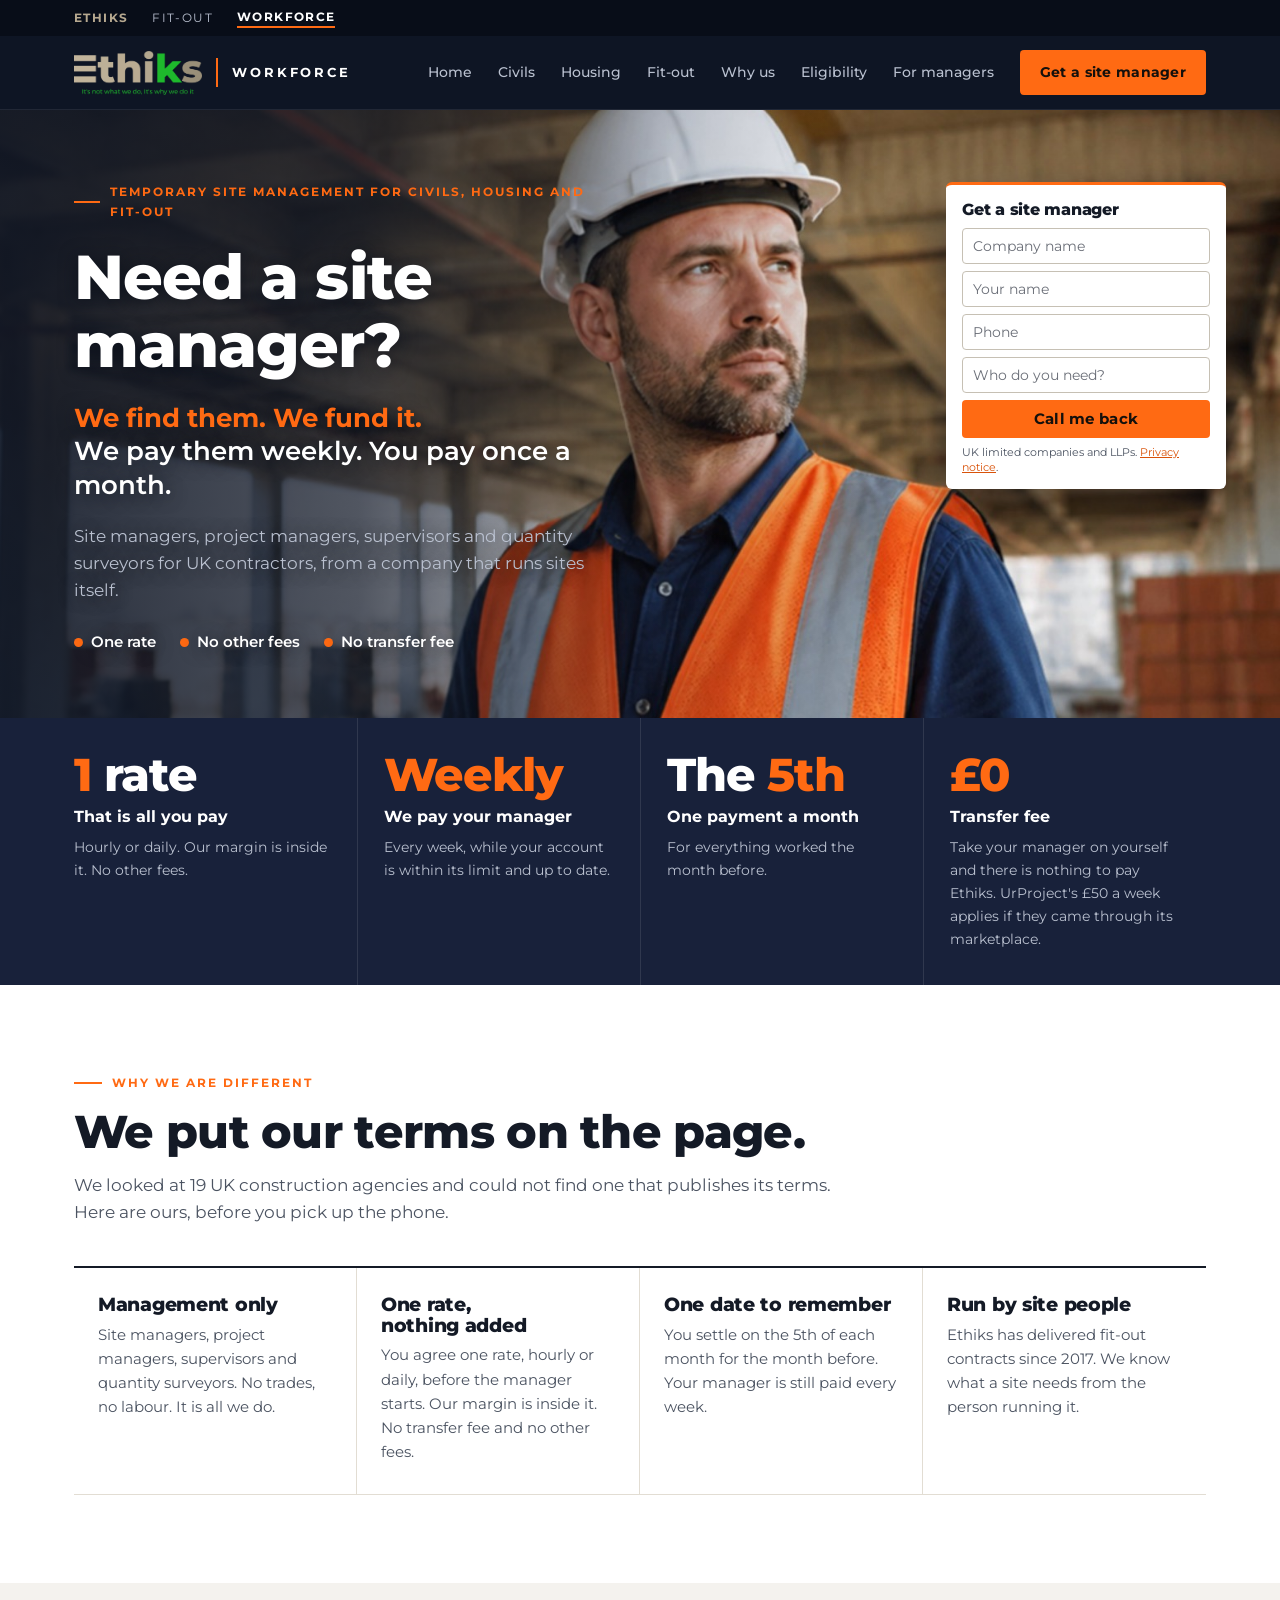
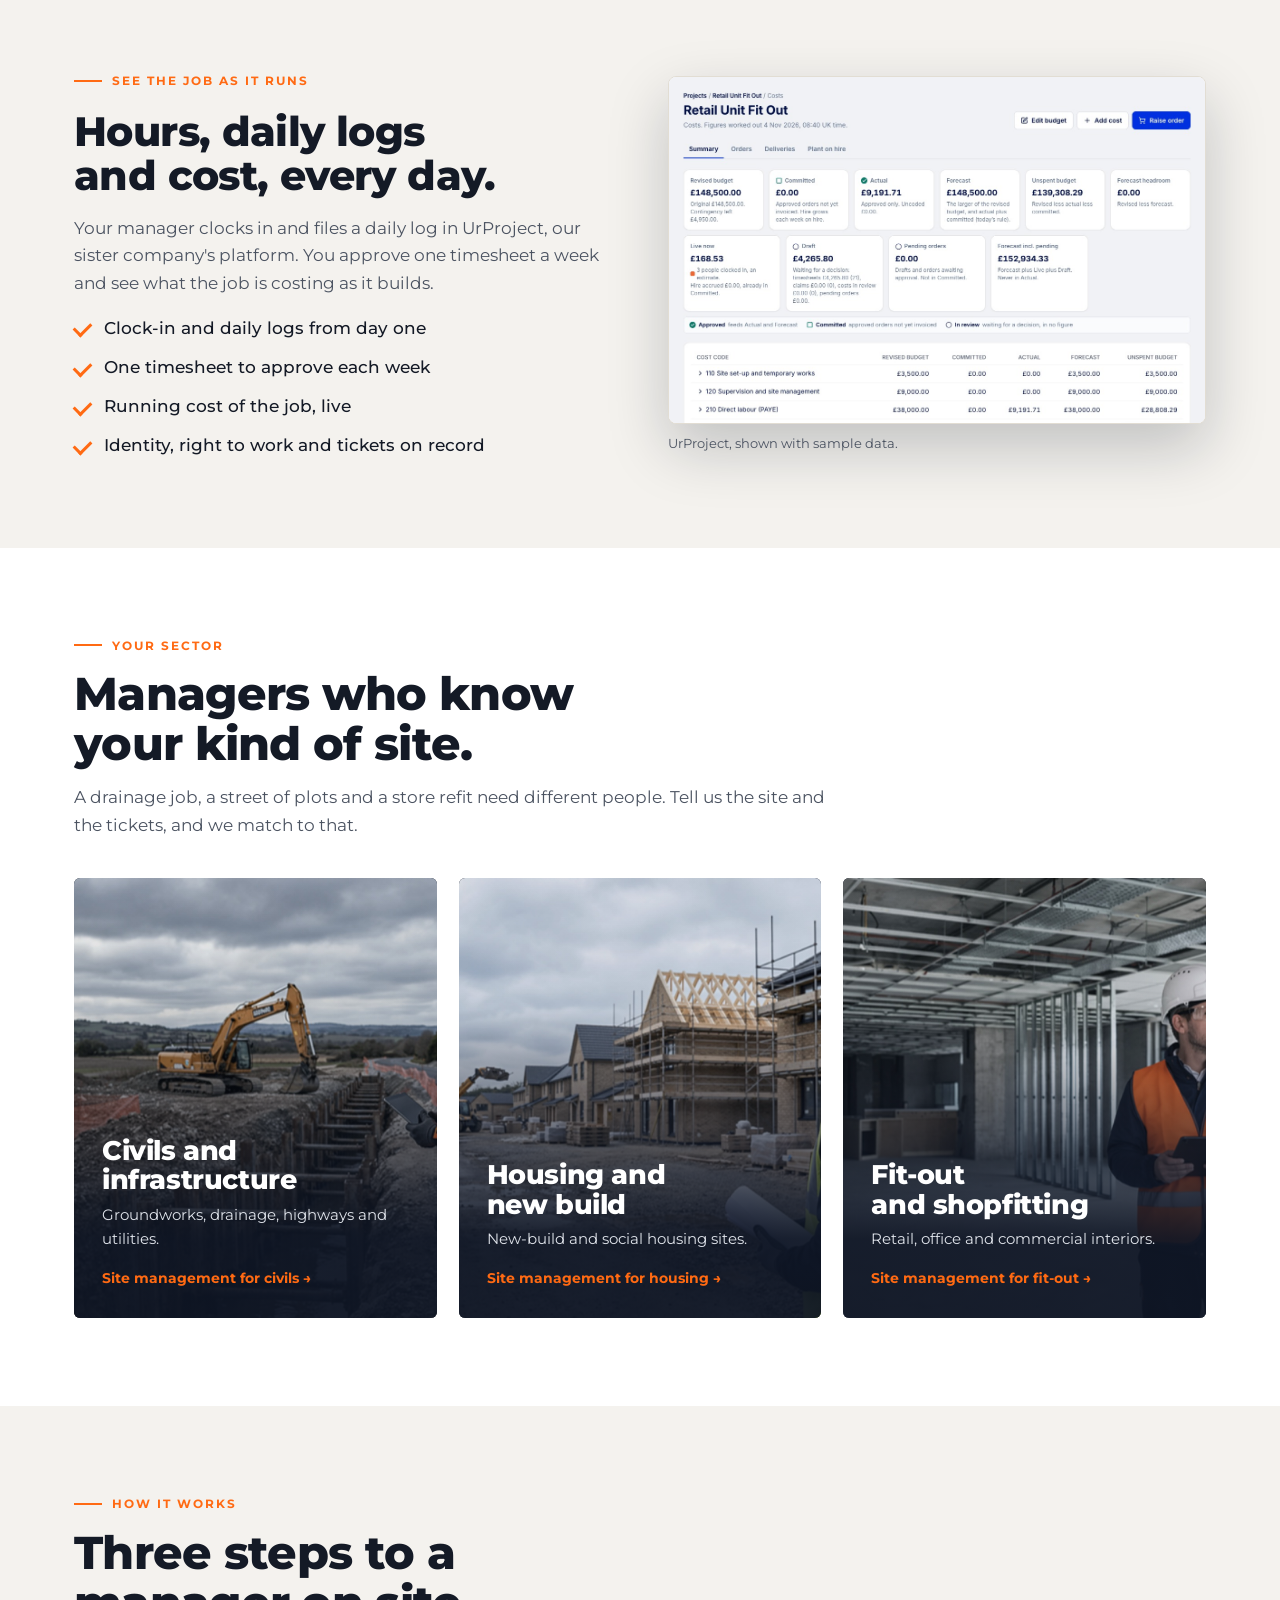
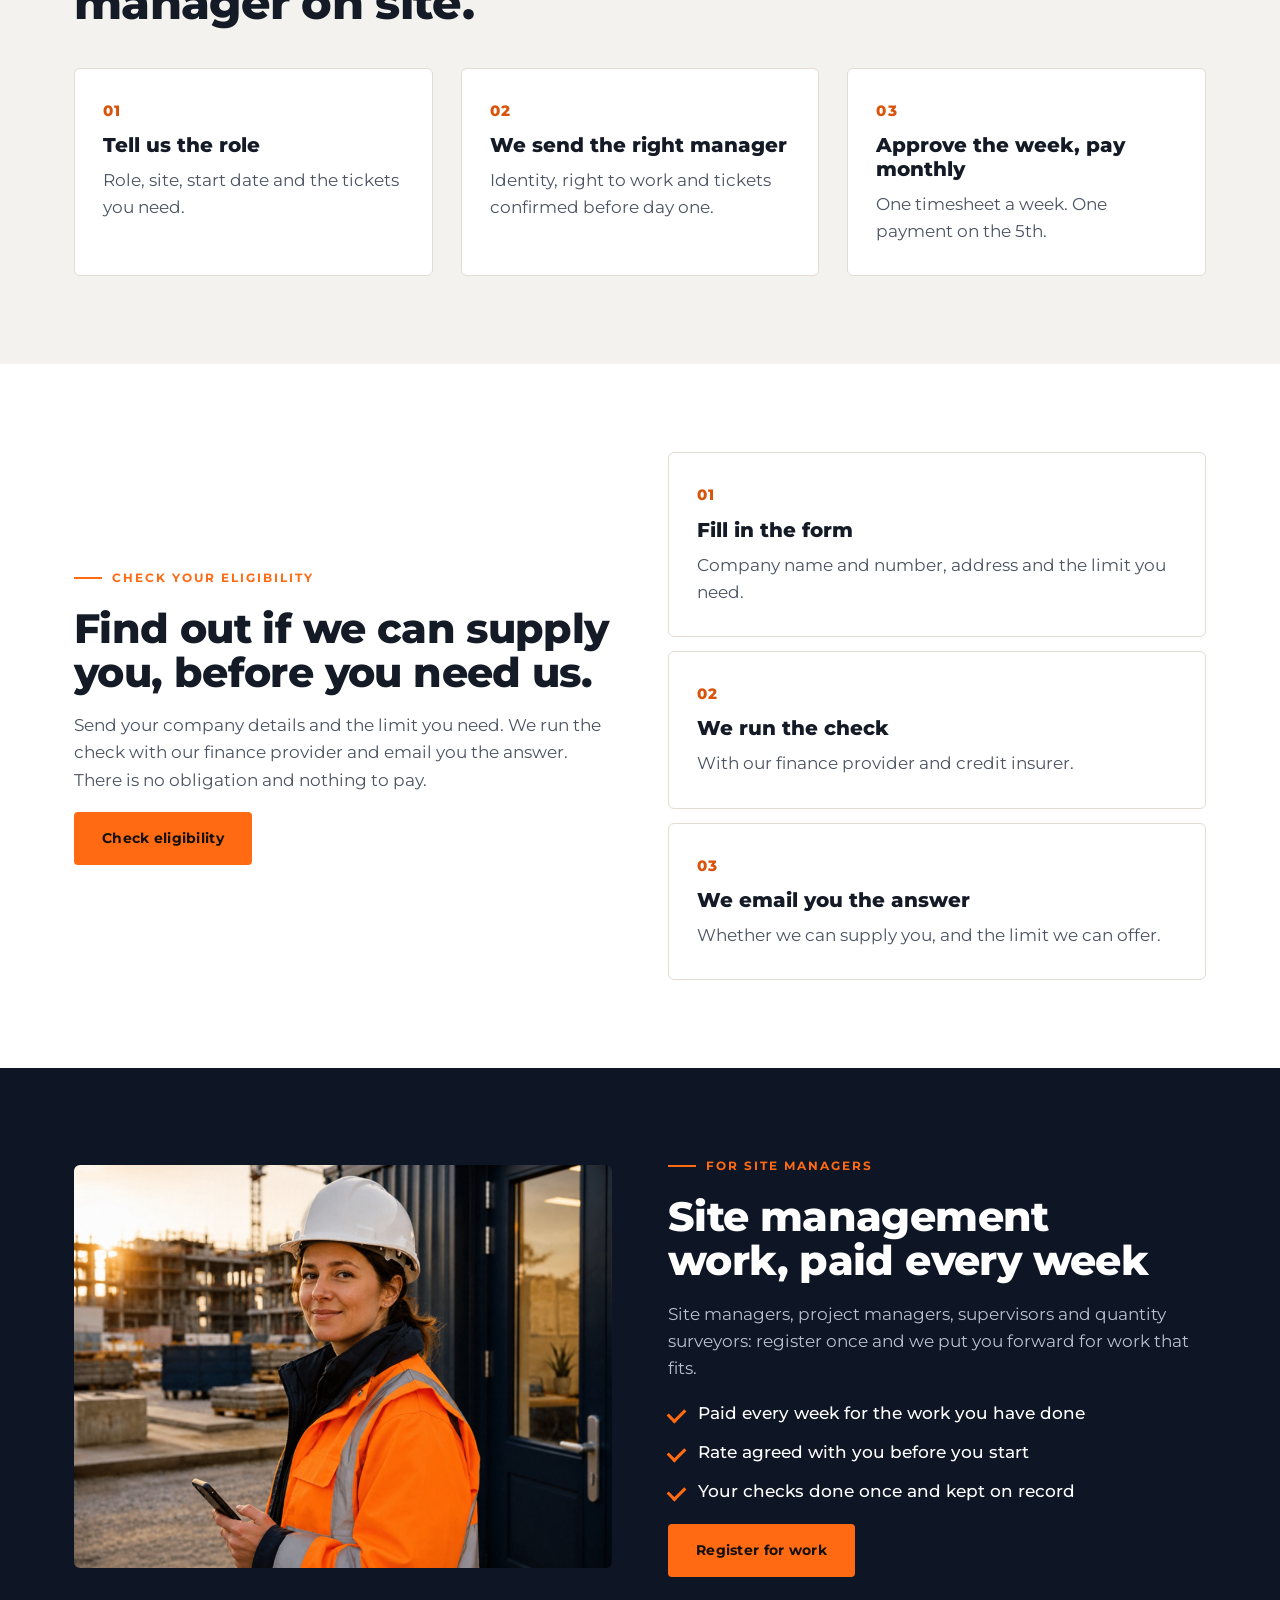
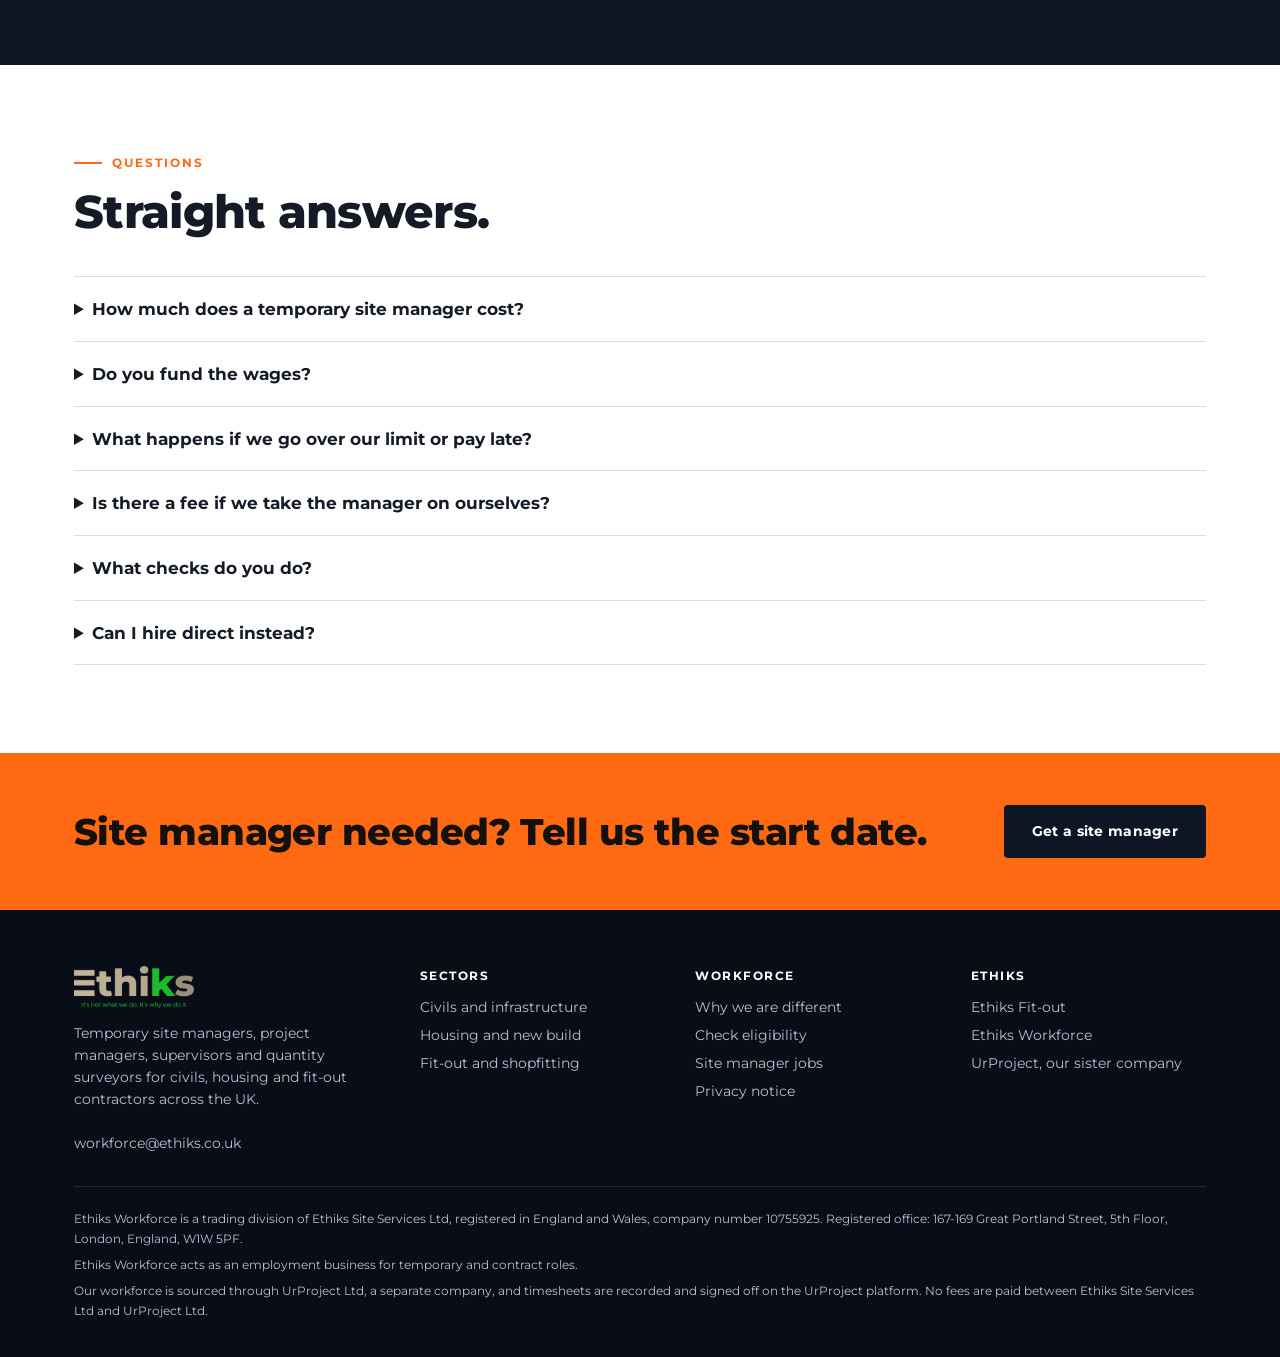
==== index.html @ 80caf10e "Eligibility check in the menu and on the home page Co-Authored-By: Claude Fable 5.2 <noreply@anthrop" ====
<!doctype html>
<html lang="en-GB">
<head>
<meta charset="utf-8">
<meta name="viewport" content="width=device-width, initial-scale=1">
<title>Site Manager Recruitment Agency | Ethiks Workforce</title>
<meta name="description" content="Temporary site managers, project managers, supervisors and quantity surveyors for UK contractors. We pay them weekly. You pay once a month.">
<link rel="canonical" href="https://www.ethiksworkforce.co.uk/">
<meta property="og:type" content="website">
<meta property="og:site_name" content="Ethiks Workforce">
<meta property="og:title" content="Site Manager Recruitment Agency | Ethiks Workforce">
<meta property="og:description" content="Temporary site managers, project managers, supervisors and quantity surveyors for UK contractors. We pay them weekly. You pay once a month.">
<meta property="og:url" content="https://www.ethiksworkforce.co.uk/">
<link rel="preconnect" href="https://fonts.googleapis.com">
<link rel="preconnect" href="https://fonts.gstatic.com" crossorigin>
<link rel="stylesheet" href="https://fonts.googleapis.com/css2?family=Montserrat:wght@400;500;600;700;800&display=swap">
<link rel="stylesheet" href="/styles.css?v=30">
<link rel="icon" href="/assets/ethiks-logo.png">
<script type="application/ld+json">{"@context": "https://schema.org", "@type": "EmploymentAgency", "name": "Ethiks Workforce", "url": "https://www.ethiksworkforce.co.uk/", "email": "workforce@ethiks.co.uk", "description": "Temporary site managers, project managers, site supervisors and quantity surveyors for civils, housing and fit-out contractors across the UK.", "areaServed": "GB", "parentOrganization": {"@type": "Organization", "name": "Ethiks Site Services Ltd", "url": "https://www.ethiks.co.uk"}, "address": {"@type": "PostalAddress", "streetAddress": "167-169 Great Portland Street, 5th Floor", "addressLocality": "London", "postalCode": "W1W 5PF", "addressCountry": "GB"}}</script>
<script type="application/ld+json">{"@context": "https://schema.org", "@type": "FAQPage", "mainEntity": [{"@type": "Question", "name": "How much does a temporary site manager cost?", "acceptedAnswer": {"@type": "Answer", "text": "You pay one rate, hourly or daily, agreed before the manager starts. It covers their pay, tax, National Insurance, holiday pay and our service. There are no other fees."}}, {"@type": "Question", "name": "Do you fund the wages?", "acceptedAnswer": {"@type": "Answer", "text": "Yes. We pay your site manager every week. You settle on the 5th of each month for the month before, so the weekly wages do not come out of your cash flow. This runs while your account is within its agreed limit and paid up to date."}}, {"@type": "Question", "name": "What happens if we go over our limit or pay late?", "acceptedAnswer": {"@type": "Answer", "text": "We pause the supply until your account is back within its limit and up to date. We tell you before that happens. Your manager is still paid for the work they have already done."}}, {"@type": "Question", "name": "Is there a fee if we take the manager on ourselves?", "acceptedAnswer": {"@type": "Answer", "text": "No. Ethiks charges no transfer fee. If the manager was your own person and we were funding their pay, there is nothing to pay anyone. If they came through the UrProject marketplace, UrProject's standard charge of \u00a350 a week applies for as long as they work for you, with no margin on their hours. UrProject is our sister company and has its own monthly plan."}}, {"@type": "Question", "name": "What checks do you do?", "acceptedAnswer": {"@type": "Answer", "text": "Identity, right to work in the UK, and the tickets you ask for, such as SMSTS, CSCS and first aid, before the manager starts."}}, {"@type": "Question", "name": "Can I hire direct instead?", "acceptedAnswer": {"@type": "Answer", "text": "Yes. Our sister company UrProject lets you hire and manage site people direct. Ethiks Workforce is for when you want the manager found, paid and invoiced for you."}}]}</script>
</head>
<body>
<a class="skip" href="#main">Skip to content</a>
<div class="group"><div class="in">
  <span class="lead">Ethiks</span>
  <a href="https://www.ethiks.co.uk" target="_blank" rel="noopener">Fit-out</a>
  <a class="here" href="/" aria-current="true">Workforce</a>
</div></div>
<header class="head"><div class="in">
  <a class="brand" href="/" aria-label="Ethiks Workforce home"><img src="/assets/ethiks-logo.png" alt="Ethiks" width="128" height="44"><span>Workforce</span></a>
  <button class="menu" type="button" aria-label="Menu" aria-expanded="false" aria-controls="nav"><span></span></button>
  <nav class="nav" id="nav" aria-label="Main"><a href="/">Home</a><a href="/civils.html">Civils</a><a href="/housing.html">Housing</a><a href="/fit-out.html">Fit-out</a><a href="/#different">Why us</a><a href="/eligibility.html">Eligibility</a><a href="/site-manager-jobs.html">For managers</a><a class="btn" href="#request">Get a site manager</a></nav>
</div></header>
<section class="hero home">
  <img class="bg" src="/assets/img/site-manager.jpg" alt="" width="1800" height="1391" fetchpriority="high">
  <div class="in">
    <div class="pitch">
      <span class="eyebrow">Temporary site management for civils, housing and fit-out</span>
      <h1>Need a site manager?</h1>
      <p class="line"><b>We find them. We fund it.</b><br>We pay them weekly. You pay once a month.</p>
      <p class="sub">Site managers, project managers, supervisors and quantity surveyors for UK contractors, from a company that runs sites itself.</p>
      <ul class="ticks"><li>One rate</li><li>No other fees</li><li>No transfer fee</li></ul>
    </div>
    <form class="card mini tiny" id="request" data-form="client" novalidate>
      <h2>Get a site manager</h2>
      
      <input id="c-company" name="company" aria-label="Company name" placeholder="Company name" autocomplete="organization" required>
      <input id="c-name" name="name" aria-label="Your name" placeholder="Your name" autocomplete="name" required>
      <input id="c-phone" name="phone" type="tel" aria-label="Phone" placeholder="Phone" autocomplete="tel" required>
      <input id="c-role" name="role" aria-label="Who do you need" placeholder="Who do you need?">
      <div class="go"><button class="btn" type="submit">Call me back</button></div>
      <p class="small">UK limited companies and LLPs. <a href="/privacy.html">Privacy notice</a>.</p>
      <p class="msg" role="status" hidden></p>
    </form>
  </div>
</section>
<main id="main">
<section class="terms" aria-label="Our terms"><div class="in">
  <div class="t"><span class="big"><em>1</em> rate</span><b>That is all you pay</b><span>Hourly or daily. Our margin is inside it. No other fees.</span></div>
  <div class="t"><span class="big"><em>Weekly</em></span><b>We pay your manager</b><span>Every week, while your account is within its limit and up to date.</span></div>
  <div class="t"><span class="big">The <em>5th</em></span><b>One payment a month</b><span>For everything worked the month before.</span></div>
  <div class="t"><span class="big"><em>£0</em></span><b>Transfer fee</b><span>Take your manager on yourself and there is nothing to pay Ethiks. UrProject's £50 a week applies if they came through its marketplace.</span></div>
</div></section>

<section class="sec" id="different"><div class="in">
  <div class="shead">
    <span class="eyebrow">Why we are different</span>
    <h2>We put our terms on the page.</h2>
    <p>We looked at 19 UK construction agencies and could not find one that publishes its terms. Here are ours, before you pick up the phone.</p>
  </div>
  <div class="roles">
    <div class="role"><h3>Management only</h3><p>Site managers, project managers, supervisors and quantity surveyors. No trades, no labour. It is all we do.</p></div>
    <div class="role"><h3>One rate, nothing added</h3><p>You agree one rate, hourly or daily, before the manager starts. Our margin is inside it. No transfer fee and no other fees.</p></div>
    <div class="role"><h3>One date to remember</h3><p>You settle on the 5th of each month for the month before. Your manager is still paid every week.</p></div>
    <div class="role"><h3>Run by site people</h3><p>Ethiks has delivered fit-out contracts since 2017. We know what a site needs from the person running it.</p></div>
  </div>
</div></section>

<section class="sec wash"><div class="in split">
  <div class="copy">
    <span class="eyebrow">See the job as it runs</span>
    <h2>Hours, daily logs and cost, every day.</h2>
    <p>Your manager clocks in and files a daily log in UrProject, our sister company's platform. You approve one timesheet a week and see what the job is costing as it builds.</p>
    <ul class="points"><li>Clock-in and daily logs from day one</li><li>One timesheet to approve each week</li><li>Running cost of the job, live</li><li>Identity, right to work and tickets on record</li></ul>
  </div>
  <div><div class="shot"><img src="/assets/img/project-costs.jpg" alt="UrProject project costs screen showing budget, committed and actual cost" width="1184" height="765" loading="lazy"></div><p class="cap">UrProject, shown with sample data.</p></div>
</div></section>

<section class="sec"><div class="in">
  <div class="shead">
    <span class="eyebrow">Your sector</span>
    <h2>Managers who know your kind of site.</h2>
    <p>A drainage job, a street of plots and a store refit need different people. Tell us the site and the tickets, and we match to that.</p>
  </div>
  <div class="sectors">
    <a class="sector" href="/civils.html"><img src="/assets/img/civils.jpg" alt="Site manager in full orange PPE beside a drainage trench and excavator" width="2400" height="1350" loading="lazy"><h3>Civils and infrastructure</h3><p>Groundworks, drainage, highways and utilities.</p><span class="go">Site management for civils →</span></a>
    <a class="sector" href="/housing.html"><img src="/assets/img/housing.jpg" alt="Site manager in hi-vis on a street of new-build houses under scaffold" width="2400" height="1350" loading="lazy"><h3>Housing and new build</h3><p>New-build and social housing sites.</p><span class="go">Site management for housing →</span></a>
    <a class="sector" href="/fit-out.html"><img src="/assets/img/fit-out.jpg" alt="Site manager in hi-vis inside a retail fit-out in progress" width="2400" height="1350" loading="lazy"><h3>Fit-out and shopfitting</h3><p>Retail, office and commercial interiors.</p><span class="go">Site management for fit-out →</span></a>
  </div>
</div></section>

<section class="sec wash" id="how"><div class="in">
  <div class="shead"><span class="eyebrow">How it works</span><h2>Three steps to a manager on site.</h2></div>
  <ol class="steps">
    <li><b>Tell us the role</b><span>Role, site, start date and the tickets you need.</span></li>
    <li><b>We send the right manager</b><span>Identity, right to work and tickets confirmed before day one.</span></li>
    <li><b>Approve the week, pay monthly</b><span>One timesheet a week. One payment on the 5th.</span></li>
  </ol>
</div></section>

<section class="sec"><div class="in split">
  <div class="copy">
    <span class="eyebrow">Check your eligibility</span>
    <h2>Find out if we can supply you, before you need us.</h2>
    <p>Send your company details and the limit you need. We run the check with our finance provider and email you the answer. There is no obligation and nothing to pay.</p>
    <div><a class="btn" href="/eligibility.html">Check eligibility</a></div>
  </div>
  <ol class="steps" style="grid-template-columns:minmax(0,1fr);gap:14px">
    <li><b>Fill in the form</b><span>Company name and number, address and the limit you need.</span></li>
    <li><b>We run the check</b><span>With our finance provider and credit insurer.</span></li>
    <li><b>We email you the answer</b><span>Whether we can supply you, and the limit we can offer.</span></li>
  </ol>
</div></section>

<section class="sec band"><div class="in split">
  <div class="photo"><img src="/assets/img/manager-portrait.jpg" alt="Site manager in hard hat and hi-vis jacket at a site cabin" width="1800" height="1391" loading="lazy"></div>
  <div class="copy">
    <span class="eyebrow">For site managers</span>
    <h2>Site management work, paid every week</h2>
    <p>Site managers, project managers, supervisors and quantity surveyors: register once and we put you forward for work that fits.</p>
    <ul class="points"><li>Paid every week for the work you have done</li><li>Rate agreed with you before you start</li><li>Your checks done once and kept on record</li></ul>
    <div><a class="btn" href="/site-manager-jobs.html">Register for work</a></div>
  </div>
</div></section>

<section class="sec"><div class="in">
  <div class="shead"><span class="eyebrow">Questions</span><h2>Straight answers.</h2></div>
  <div><details><summary>How much does a temporary site manager cost?</summary><p>You pay one rate, hourly or daily, agreed before the manager starts. It covers their pay, tax, National Insurance, holiday pay and our service. There are no other fees.</p></details><details><summary>Do you fund the wages?</summary><p>Yes. We pay your site manager every week. You settle on the 5th of each month for the month before, so the weekly wages do not come out of your cash flow. This runs while your account is within its agreed limit and paid up to date.</p></details><details><summary>What happens if we go over our limit or pay late?</summary><p>We pause the supply until your account is back within its limit and up to date. We tell you before that happens. Your manager is still paid for the work they have already done.</p></details><details><summary>Is there a fee if we take the manager on ourselves?</summary><p>No. Ethiks charges no transfer fee. If the manager was your own person and we were funding their pay, there is nothing to pay anyone. If they came through the UrProject marketplace, UrProject's standard charge of £50 a week applies for as long as they work for you, with no margin on their hours. UrProject is our sister company and has its own monthly plan.</p></details><details><summary>What checks do you do?</summary><p>Identity, right to work in the UK, and the tickets you ask for, such as SMSTS, CSCS and first aid, before the manager starts.</p></details><details><summary>Can I hire direct instead?</summary><p>Yes. Our sister company UrProject lets you hire and manage site people direct. Ethiks Workforce is for when you want the manager found, paid and invoiced for you.</p></details></div>
</div></section>

<section class="cta"><div class="in">
  <h2>Site manager needed? Tell us the start date.</h2>
  <a class="btn dark" href="#request">Get a site manager</a>
</div></section>
</main>
<footer>
  <div class="in">
    <div><img src="/assets/ethiks-logo.png" alt="Ethiks" width="120" height="42">Temporary site managers, project managers, supervisors and quantity surveyors for civils, housing and fit-out contractors across the UK.<br><br>workforce@ethiks.co.uk</div>
    <div><b>Sectors</b><ul><li><a href="/civils.html">Civils and infrastructure</a></li><li><a href="/housing.html">Housing and new build</a></li><li><a href="/fit-out.html">Fit-out and shopfitting</a></li></ul></div>
    <div><b>Workforce</b><ul><li><a href="/#different">Why we are different</a></li><li><a href="/eligibility.html">Check eligibility</a></li><li><a href="/site-manager-jobs.html">Site manager jobs</a></li><li><a href="/privacy.html">Privacy notice</a></li></ul></div>
    <div><b>Ethiks</b><ul><li><a href="https://www.ethiks.co.uk">Ethiks Fit-out</a></li><li><a href="/">Ethiks Workforce</a></li><li><a href="https://www.urproject.co.uk">UrProject, our sister company</a></li></ul></div>
    <div class="legal">
      <span>Ethiks Workforce is a trading division of Ethiks Site Services Ltd, registered in England and Wales, company number 10755925. Registered office: 167-169 Great Portland Street, 5th Floor, London, England, W1W 5PF.</span>
      <span>Ethiks Workforce acts as an employment business for temporary and contract roles.</span>
      <span>Our workforce is sourced through UrProject Ltd, a separate company, and timesheets are recorded and signed off on the UrProject platform. No fees are paid between Ethiks Site Services Ltd and UrProject Ltd.</span>
    </div>
  </div>
</footer>
<script src="/main.js?v=30" defer></script>
</body>
</html>
---- styles.css ----
/* Ethiks Workforce. Ethiks wordmark and stone kept; Workforce has its own hi-vis orange accent and deep navy. */
:root {
  --navy: #0e1524; --navy-2: #18213a; --navy-3: #25304f;
  --orange: #ff6a13; --orange-dark: #d9530a; --stone: #b7a990; --stone-dark: #6f634e; --green: #1eb82c;
  --ink: #141a26; --text: #4b5361; --paper: #ffffff; --wash: #f4f2ee; --rule: #e2ddd3;
  --on-navy: #f6f7f9; --on-navy-2: #b9c0cf;
  --font: "Montserrat", Arial, Helvetica, sans-serif;
  --wrap: 1180px;
}
* { box-sizing: border-box; }
html { scroll-behavior: smooth; }
@media (prefers-reduced-motion: reduce) { html { scroll-behavior: auto; } * { transition: none !important; } }
body { margin: 0; background: var(--paper); color: var(--text); font-family: var(--font); font-size: 17px; line-height: 1.6; }
img { max-width: 100%; height: auto; display: block; }
.in { max-width: var(--wrap); margin: 0 auto; padding: 0 24px; }
h1, h2, h3 { margin: 0; line-height: 1.08; text-wrap: balance; color: var(--ink); letter-spacing: -0.015em; }
p { margin: 0; }
a { color: var(--orange-dark); }
:focus-visible { outline: 3px solid var(--orange); outline-offset: 3px; }
.skip { position: absolute; left: -9999px; }
.skip:focus { left: 12px; top: 12px; background: #fff; color: #000; padding: 10px 14px; z-index: 50; }

/* brand strip: one Ethiks, two arms */
.group { background: #080d18; color: var(--on-navy-2); font-size: 0.72rem; letter-spacing: 0.12em; text-transform: uppercase; }
.group .in { display: flex; flex-wrap: wrap; gap: 4px 24px; align-items: center; padding-top: 8px; padding-bottom: 8px; }
.group a { color: var(--on-navy-2); text-decoration: none; }
.group a:hover { color: #fff; }
.group .lead { color: var(--stone); font-weight: 700; }
.group .here { color: #fff; font-weight: 700; box-shadow: inset 0 -2px 0 var(--orange); padding-bottom: 2px; }

/* header */
.head { background: var(--navy); position: sticky; top: 0; z-index: 30; border-bottom: 1px solid rgba(255,255,255,0.08); }
.head .in { display: flex; flex-wrap: wrap; align-items: center; justify-content: space-between; gap: 10px 28px; padding-top: 14px; padding-bottom: 14px; }
.brand { display: flex; align-items: center; gap: 14px; text-decoration: none; }
.brand img { width: 128px; }
.brand span { color: #fff; font-weight: 700; font-size: 0.82rem; letter-spacing: 0.22em; text-transform: uppercase; border-left: 2px solid var(--orange); padding: 4px 0 4px 14px; }
.nav { display: flex; flex-wrap: wrap; align-items: center; gap: 6px 26px; font-size: 0.86rem; font-weight: 500; }
.nav a { color: var(--on-navy-2); text-decoration: none; padding: 6px 0; border-bottom: 2px solid transparent; }
.nav a:hover { color: #fff; }
.nav a[aria-current="page"] { color: #fff; border-bottom-color: var(--orange); }
.nav .btn { color: #14100c; padding: 11px 20px; border-bottom: 0; }

.btn { display: inline-block; background: var(--orange); color: #14100c; font-weight: 700; font-size: 0.9rem; letter-spacing: 0.02em; text-decoration: none; padding: 15px 28px; border: 0; border-radius: 4px; cursor: pointer; font-family: var(--font); transition: background 0.15s ease, transform 0.15s ease; }
.btn:hover { background: #ff8236; transform: translateY(-1px); }
.btn.line { background: transparent; color: #fff; box-shadow: inset 0 0 0 2px rgba(255,255,255,0.55); }
.btn.line:hover { background: rgba(255,255,255,0.1); }
.btn.dark { background: var(--navy); color: #fff; }
.btn.dark:hover { background: var(--navy-3); }

/* hero */
.hero { position: relative; background: var(--navy); color: var(--on-navy); isolation: isolate; overflow: hidden; }
.hero > img.bg { position: absolute; inset: 0; width: 100%; height: 100%; object-fit: cover; object-position: 70% center; z-index: -2; }
.hero::before { content: ""; position: absolute; inset: 0; z-index: -1; background: linear-gradient(90deg, rgba(14,21,36,0.90) 0%, rgba(14,21,36,0.72) 28%, rgba(14,21,36,0.18) 52%, rgba(14,21,36,0) 70%); }
.hero .in { display: grid; grid-template-columns: minmax(0, 1fr) 296px; gap: 40px; align-items: end; padding-top: 72px; padding-bottom: 64px; }
.hero .pitch { align-self: center; }
.hero .pitch { max-width: 540px; }
.hero .pitch h1 { font-size: clamp(2.4rem, 5vw, 3.9rem); }
.eyebrow { display: inline-flex; align-items: center; gap: 10px; font-size: 0.78rem; font-weight: 700; letter-spacing: 0.16em; text-transform: uppercase; color: var(--orange); }
.eyebrow::before { content: ""; width: 28px; height: 2px; background: var(--orange); }
.pitch { display: flex; flex-direction: column; gap: 22px; min-width: 0; }
.pitch h1 { font-size: clamp(2.6rem, 6.2vw, 4.6rem); font-weight: 800; color: #fff; }
.pitch h1, .pitch .line, .pitch .sub, .ticks { text-shadow: 0 2px 18px rgba(8,13,24,0.75); }
.hero > img.bg { object-position: center 30%; }
.pitch .line { font-size: clamp(1.2rem, 2.3vw, 1.6rem); font-weight: 600; color: #fff; line-height: 1.3; }
.pitch .line b { color: var(--orange); font-weight: 700; }
.pitch .sub { color: var(--on-navy-2); max-width: 50ch; }
.ticks { list-style: none; margin: 4px 0 0; padding: 0; display: flex; flex-wrap: wrap; gap: 10px 24px; font-size: 0.92rem; font-weight: 600; color: #fff; }
.ticks li { display: flex; align-items: center; gap: 8px; }
.ticks li::before { content: ""; width: 9px; height: 9px; background: var(--orange); border-radius: 50%; }

/* forms */
form.card { display: grid; grid-template-columns: repeat(auto-fit, minmax(160px, 1fr)); gap: 14px 14px; background: #fff; padding: 28px; min-width: 0; color: var(--ink); border-radius: 6px; box-shadow: 0 24px 60px rgba(4,8,18,0.45); border-top: 4px solid var(--orange); }
form.card.flat { box-shadow: none; border: 1px solid var(--rule); border-top: 4px solid var(--orange); }
form.card h2 { grid-column: 1 / -1; font-size: 1.35rem; font-weight: 800; }
form.card .lede { grid-column: 1 / -1; font-size: 0.9rem; color: var(--text); margin-top: -6px; }
label { display: flex; flex-direction: column; gap: 6px; font-size: 0.8rem; font-weight: 700; color: var(--ink); min-width: 0; }
input, select, textarea { font-family: var(--font); font-size: 1rem; padding: 12px 13px; border: 1.5px solid #c6c0b4; background: #fff; color: var(--ink); width: 100%; border-radius: 4px; }
input:focus, select:focus, textarea:focus { border-color: var(--orange); }
textarea { min-height: 88px; resize: vertical; }
.full { grid-column: 1 / -1; }
form.card .btn { width: 100%; font-size: 1rem; }
fieldset { border: 0; margin: 0; padding: 0; min-width: 0; }
legend { font-size: 0.8rem; font-weight: 700; color: var(--ink); padding: 0; margin-bottom: 8px; }
.chips { display: flex; flex-wrap: wrap; gap: 8px; }
.chips label { flex-direction: row; align-items: center; gap: 0; font-weight: 600; font-size: 0.86rem; cursor: pointer; }
.chips input { position: absolute; opacity: 0; width: 1px; height: 1px; }
.chips span { border: 1.5px solid #c6c0b4; border-radius: 40px; padding: 8px 14px; }
.chips input:checked + span { background: var(--navy); border-color: var(--navy); color: #fff; }
.chips input:focus-visible + span { outline: 3px solid var(--orange); outline-offset: 2px; }
.small { font-size: 0.78rem; color: var(--text); }
.msg { border-left: 3px solid var(--green); padding: 10px 14px; background: var(--wash); color: var(--ink); font-size: 0.9rem; }
.msg.err { border-left-color: #b3261e; }

/* the terms: the thing no one else prints */
.terms { background: var(--navy-2); color: var(--on-navy); }
.terms .in { display: grid; grid-template-columns: repeat(4, minmax(0, 1fr)); }
.terms .t { padding: 34px 26px; border-left: 1px solid rgba(255,255,255,0.1); display: flex; flex-direction: column; gap: 6px; }
.terms .t:first-child { border-left: 0; padding-left: 0; }
.terms .big { font-size: clamp(2rem, 3.6vw, 2.9rem); font-weight: 800; color: #fff; line-height: 1; letter-spacing: -0.02em; }
.terms .big em { font-style: normal; color: var(--orange); }
.terms b { color: #fff; font-size: 1rem; }
.terms span { font-size: 0.9rem; color: var(--on-navy-2); }

.sec { padding: 88px 0; }
.sec.tight { padding: 64px 0; }
.wash { background: var(--wash); }
.shead { display: flex; flex-direction: column; gap: 14px; max-width: 760px; margin-bottom: 40px; }
.shead h2 { font-size: clamp(1.9rem, 3.6vw, 2.9rem); font-weight: 800; }
.shead p { font-size: 1.08rem; }

/* sectors */
.sectors { display: grid; grid-template-columns: repeat(3, minmax(0, 1fr)); gap: 22px; }
.sector { position: relative; display: flex; flex-direction: column; justify-content: flex-end; min-height: 440px; padding: 28px; color: #fff; text-decoration: none; overflow: hidden; border-radius: 6px; isolation: isolate; background: var(--navy); }
.sector img { position: absolute; inset: 0; width: 100%; height: 100%; object-fit: cover; z-index: -2; transition: transform 0.5s ease; }
.sector::before { content: ""; position: absolute; inset: 0; z-index: -1; background: linear-gradient(180deg, rgba(14,21,36,0.05) 30%, rgba(14,21,36,0.94) 82%); }
.sector:hover img { transform: scale(1.05); }
.sector h3 { color: #fff; font-size: 1.7rem; font-weight: 800; }
.sector p { color: #dfe3ea; font-size: 0.95rem; margin-top: 8px; }
.sector .go { margin-top: 16px; font-weight: 700; font-size: 0.9rem; color: var(--orange); }

/* split */
.split { display: grid; grid-template-columns: minmax(0, 1fr) minmax(0, 1fr); gap: 56px; align-items: center; }
.split.rev > :first-child { order: 2; }
.split .copy { display: flex; flex-direction: column; gap: 18px; min-width: 0; }
.split h2 { font-size: clamp(1.8rem, 3.2vw, 2.6rem); font-weight: 800; }
.photo { border-radius: 6px; overflow: hidden; }
.photo img { width: 100%; aspect-ratio: 4 / 3; object-fit: cover; }
.shot { border-radius: 8px; overflow: hidden; box-shadow: 0 24px 60px rgba(14,21,36,0.22); border: 1px solid var(--rule); background: #fff; }
.cap { font-size: 0.8rem; color: var(--text); margin-top: 10px; }
ul.points { list-style: none; margin: 0; padding: 0; display: flex; flex-direction: column; gap: 12px; }
ul.points li { position: relative; padding-left: 30px; color: var(--ink); font-weight: 500; }
ul.points li::before { content: ""; position: absolute; left: 0; top: 0.45em; width: 14px; height: 8px; border-left: 3px solid var(--orange); border-bottom: 3px solid var(--orange); transform: rotate(-45deg); }

/* roles */
.roles { display: grid; grid-template-columns: repeat(4, minmax(0, 1fr)); gap: 0; border-top: 2px solid var(--ink); }
.role { padding: 26px 24px 30px; border-right: 1px solid var(--rule); border-bottom: 1px solid var(--rule); display: flex; flex-direction: column; gap: 8px; }
.role:last-child { border-right: 0; }
.role h3 { font-size: 1.2rem; font-weight: 800; }
.role p { font-size: 0.94rem; }

/* steps */
.steps { counter-reset: s; list-style: none; margin: 0; padding: 0; display: grid; grid-template-columns: repeat(3, minmax(0, 1fr)); gap: 28px; }
.steps li { counter-increment: s; background: #fff; border-radius: 6px; padding: 30px 28px; display: flex; flex-direction: column; gap: 10px; border: 1px solid var(--rule); }
.steps li::before { content: "0" counter(s); font-size: 0.95rem; font-weight: 800; color: var(--orange-dark); letter-spacing: 0.08em; }
.steps b { color: var(--ink); font-size: 1.25rem; font-weight: 800; line-height: 1.2; }

/* band for managers */
.band { background: var(--navy); color: var(--on-navy-2); }
.band h2 { color: #fff; }
.band .copy p { color: var(--on-navy-2); }
.band ul.points li { color: #fff; }

details { border-top: 1px solid var(--rule); padding: 18px 0; }
details:last-of-type { border-bottom: 1px solid var(--rule); }
summary { cursor: pointer; font-weight: 700; color: var(--ink); font-size: 1.08rem; }
details p { padding-top: 10px; max-width: 72ch; }

.cta { background: var(--orange); color: #14100c; }
.cta .in { display: flex; flex-wrap: wrap; align-items: center; justify-content: space-between; gap: 20px 40px; padding-top: 52px; padding-bottom: 52px; }
.cta h2 { color: #14100c; font-size: clamp(1.6rem, 3vw, 2.3rem); font-weight: 800; }

.pagehead { background: var(--navy); color: var(--on-navy-2); }
.pagehead .in { padding-top: 60px; padding-bottom: 64px; display: flex; flex-direction: column; gap: 16px; }
.pagehead h1 { font-size: clamp(2.1rem, 5vw, 3.4rem); font-weight: 800; color: #fff; }
.pagehead p { max-width: 62ch; font-size: 1.08rem; }
.two { display: grid; grid-template-columns: minmax(0, 1fr) minmax(0, 1fr); gap: 56px; align-items: start; }
.two > div { display: flex; flex-direction: column; gap: 16px; min-width: 0; }
.two h2 { font-size: 1.5rem; font-weight: 800; margin-top: 8px; }
.prose { max-width: 74ch; display: flex; flex-direction: column; gap: 14px; }
.prose h2 { font-size: 1.3rem; font-weight: 800; margin-top: 16px; }

footer { background: #080d18; color: var(--on-navy-2); font-size: 0.86rem; padding: 56px 0 36px; }
footer .in { display: grid; grid-template-columns: 1.3fr 1fr 1fr 1fr; gap: 32px 40px; }
footer b { color: #fff; display: block; margin-bottom: 10px; font-size: 0.78rem; letter-spacing: 0.12em; text-transform: uppercase; }
footer a { color: var(--on-navy-2); text-decoration: none; }
footer a:hover { color: #fff; }
footer ul { list-style: none; margin: 0; padding: 0; display: flex; flex-direction: column; gap: 6px; }
footer img { width: 120px; margin-bottom: 14px; }
footer .legal { grid-column: 1 / -1; border-top: 1px solid rgba(255,255,255,0.1); padding-top: 22px; display: flex; flex-direction: column; gap: 6px; font-size: 0.78rem; }

@media (max-width: 940px) {
  .hero .in, .split, .two { grid-template-columns: minmax(0, 1fr); gap: 36px; }
  .split.rev > :first-child { order: 0; }
  .sectors, .steps { grid-template-columns: minmax(0, 1fr); }
  .sector { min-height: 320px; }
  .terms .in { grid-template-columns: repeat(2, minmax(0, 1fr)); }
  .terms .t { padding: 24px 18px; }
  .terms .t:nth-child(odd) { border-left: 0; padding-left: 0; }
  .terms .t:nth-child(n+3) { border-top: 1px solid rgba(255,255,255,0.1); }
  .roles { grid-template-columns: repeat(2, minmax(0, 1fr)); }
  .role:nth-child(even) { border-right: 0; }
  footer .in { grid-template-columns: repeat(2, minmax(0, 1fr)); }
  .sec { padding: 60px 0; }
  .hero .in { padding-top: 48px; padding-bottom: 56px; }
  .hero > img.bg { position: relative; inset: auto; height: 240px; z-index: 0; object-position: 75% center; }
  .hero::before { display: none; }
}
@media (max-width: 560px) {
  body { font-size: 16px; }
  .in { padding: 0 18px; }
  .nav a:not(.btn) { display: none; }
  .roles { grid-template-columns: minmax(0, 1fr); }
  .role { border-right: 0; }
  form.card { padding: 22px; }
  footer .in { grid-template-columns: minmax(0, 1fr); }
}

/* request form as one row under the headline, so the photo stays in view */
form.card.bar { grid-template-columns: repeat(4, minmax(0, 1fr)) auto; align-items: end; padding: 22px 26px 20px; gap: 12px 14px; }
form.card.bar h2 { grid-column: auto / span 2; align-self: center; font-size: 1.25rem; }
form.card.bar .lede { grid-column: auto / span 3; align-self: center; margin: 0; text-align: right; }
form.card.bar .go .btn { width: auto; white-space: nowrap; padding: 14px 24px; }
form.card.bar .small { margin-top: -2px; }
@media (max-width: 940px) {
  form.card.bar { grid-template-columns: repeat(2, minmax(0, 1fr)); }
  form.card.bar h2, form.card.bar .lede, form.card.bar .go { grid-column: 1 / -1; text-align: left; }
  form.card.bar .go .btn { width: 100%; }
}
@media (max-width: 560px) { form.card.bar { grid-template-columns: minmax(0, 1fr); } }

/* compact request card, bottom right of the hero, so the photo above and beside it stays in view */
form.card.mini { grid-template-columns: minmax(0, 1fr); padding: 20px 20px 18px; gap: 9px; }
form.card.mini input { padding: 9px 11px; }
form.card.mini h2 { font-size: 1.15rem; }
form.card.mini .lede { font-size: 0.84rem; margin-top: -4px; }
form.card.mini input { padding: 10px 11px; font-size: 0.95rem; }
form.card.mini label, form.card.mini legend { font-size: 0.76rem; }
form.card.mini .chips span { padding: 6px 11px; font-size: 0.8rem; }
form.card.mini .go { grid-column: 1 / -1; }
form.card.mini .go .btn { width: 100%; padding: 13px 20px; }
@media (max-width: 940px) { .hero .in { grid-template-columns: minmax(0, 1fr); } }

/* sector pages: the manager stands on the left, the words sit beside them, the card stays clear on the right */
.hero.sector > img.bg { transform: scaleX(-1); object-position: center 35%; }
.hero.sector::before { background: linear-gradient(90deg, rgba(14,21,36,0.10) 0%, rgba(14,21,36,0.10) 20%, rgba(14,21,36,0.86) 36%, rgba(14,21,36,0.86) 66%, rgba(14,21,36,0.40) 100%); }
.hero.sector .pitch { margin-left: 31%; }
@media (max-width: 1100px) { .hero.sector .pitch { margin-left: 26%; } }
@media (max-width: 940px) { .hero.sector .pitch { margin-left: 0; } }
.hero.sector .pitch h1 { font-size: clamp(2rem, 3.3vw, 2.9rem); overflow-wrap: normal; }
.hero.sector .pitch { gap: 16px; }
.hero.sector .pitch .line { font-size: clamp(1.05rem, 1.7vw, 1.3rem); }
.hero.sector .in { align-items: center; padding-top: 56px; padding-bottom: 56px; }

/* half-height request card on the home and managers pages: placeholders in place of labels */
.hero:not(.sector) .in { grid-template-columns: minmax(0, 1fr) 280px; }
form.card.tiny { padding: 16px 16px 14px; gap: 7px; border-top-width: 3px; align-self: start; }
form.card.tiny h2 { font-size: 1.02rem; margin-bottom: 2px; }
form.card.tiny input { padding: 8px 10px; font-size: 0.9rem; }
form.card.tiny input::placeholder { color: #6b6f78; opacity: 1; }
form.card.tiny .go .btn { padding: 10px 16px; font-size: 0.92rem; }
form.card.tiny .small { font-size: 0.7rem; line-height: 1.35; }
@media (max-width: 940px) { .hero:not(.sector) .in { grid-template-columns: minmax(0, 1fr); } }
/* Home hero: form sits low and out to the right, below the chin */
@media (min-width: 941px) {
  .hero.home > img.bg { inset: 0 auto 0 -16%; width: 116%; max-width: none; object-position: center 24%; }
  .hero.home form.card.tiny { align-self: start; transform: translateX(clamp(0px, calc((100vw - 1240px) / 2), 40px)); }
}

/* ---------- phone menu: a button top right opens the page links ---------- */
.menu { display: none; }
@media (max-width: 760px) {
  .head .in { flex-wrap: wrap; }
  .head.has-menu .menu { display: inline-flex; margin-left: auto; width: 46px; height: 46px; align-items: center; justify-content: center; background: transparent; border: 1.5px solid rgba(255,255,255,0.45); border-radius: 4px; cursor: pointer; }
  .menu span, .menu span::before, .menu span::after { display: block; width: 20px; height: 2px; background: #fff; position: relative; transition: transform 0.2s ease, background 0.2s ease; }
  .menu span::before, .menu span::after { content: ""; position: absolute; left: 0; }
  .menu span::before { top: -6px; } .menu span::after { top: 6px; }
  .menu[aria-expanded="true"] span { background: transparent; }
  .menu[aria-expanded="true"] span::before { transform: translateY(6px) rotate(45deg); }
  .menu[aria-expanded="true"] span::after { transform: translateY(-6px) rotate(-45deg); }
  .head.has-menu .nav { display: none; width: 100%; flex-direction: column; flex-wrap: nowrap; align-items: stretch; gap: 0; padding: 4px 0 12px; overflow: visible; }
  .head.has-menu .nav.open { display: flex; }
  .head.has-menu .nav a:not(.btn) { display: block; white-space: normal; font-size: 1.02rem; padding: 14px 0; border-bottom: 1px solid rgba(255,255,255,0.12); }
  .head.has-menu .nav a[aria-current="page"] { border-bottom-color: rgba(255,255,255,0.12); color: #fff; font-weight: 700; }
  .head.has-menu .nav .btn { display: block; margin-top: 14px; text-align: center; }
}
@media (max-width: 560px) {
  .head .in { gap: 8px 12px; }
  .brand { gap: 10px; }
  .brand img { width: 104px; }
  .brand span { font-size: 0.72rem; letter-spacing: 0.16em; padding-left: 10px; }
}
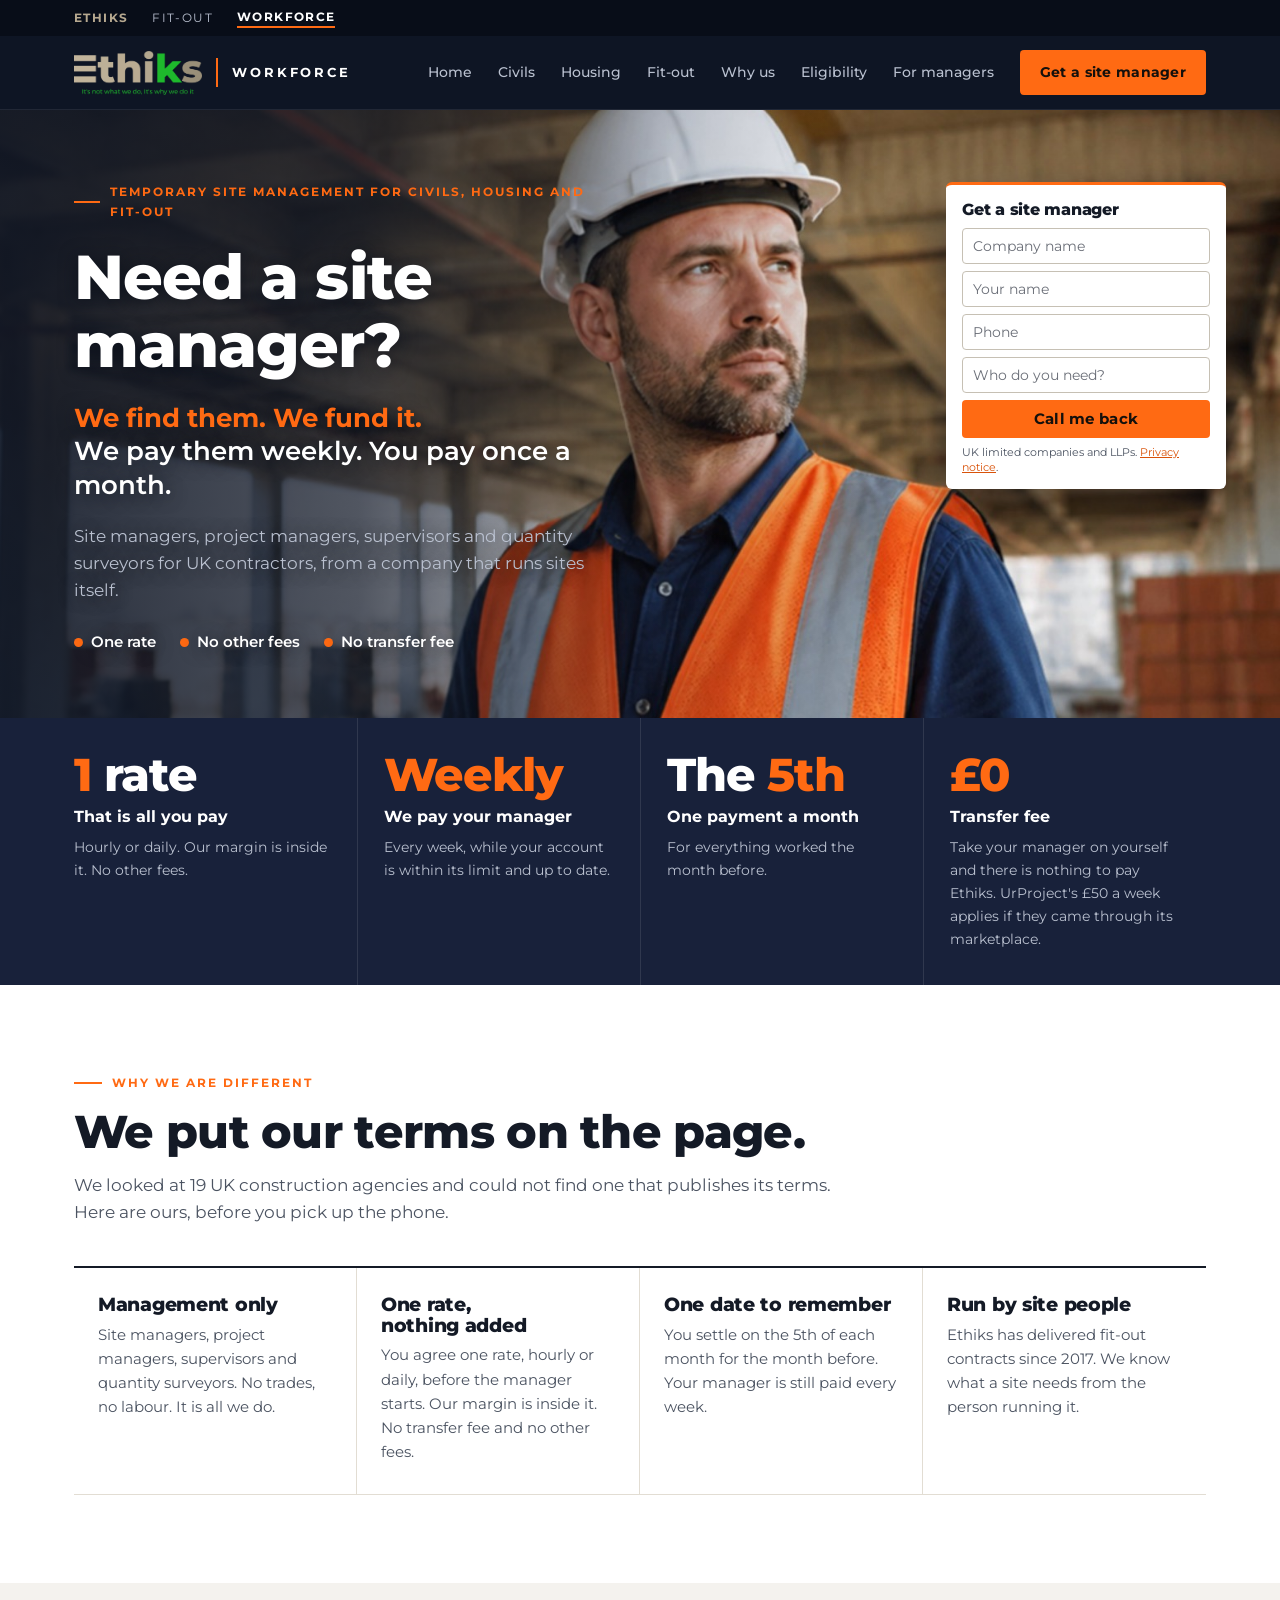
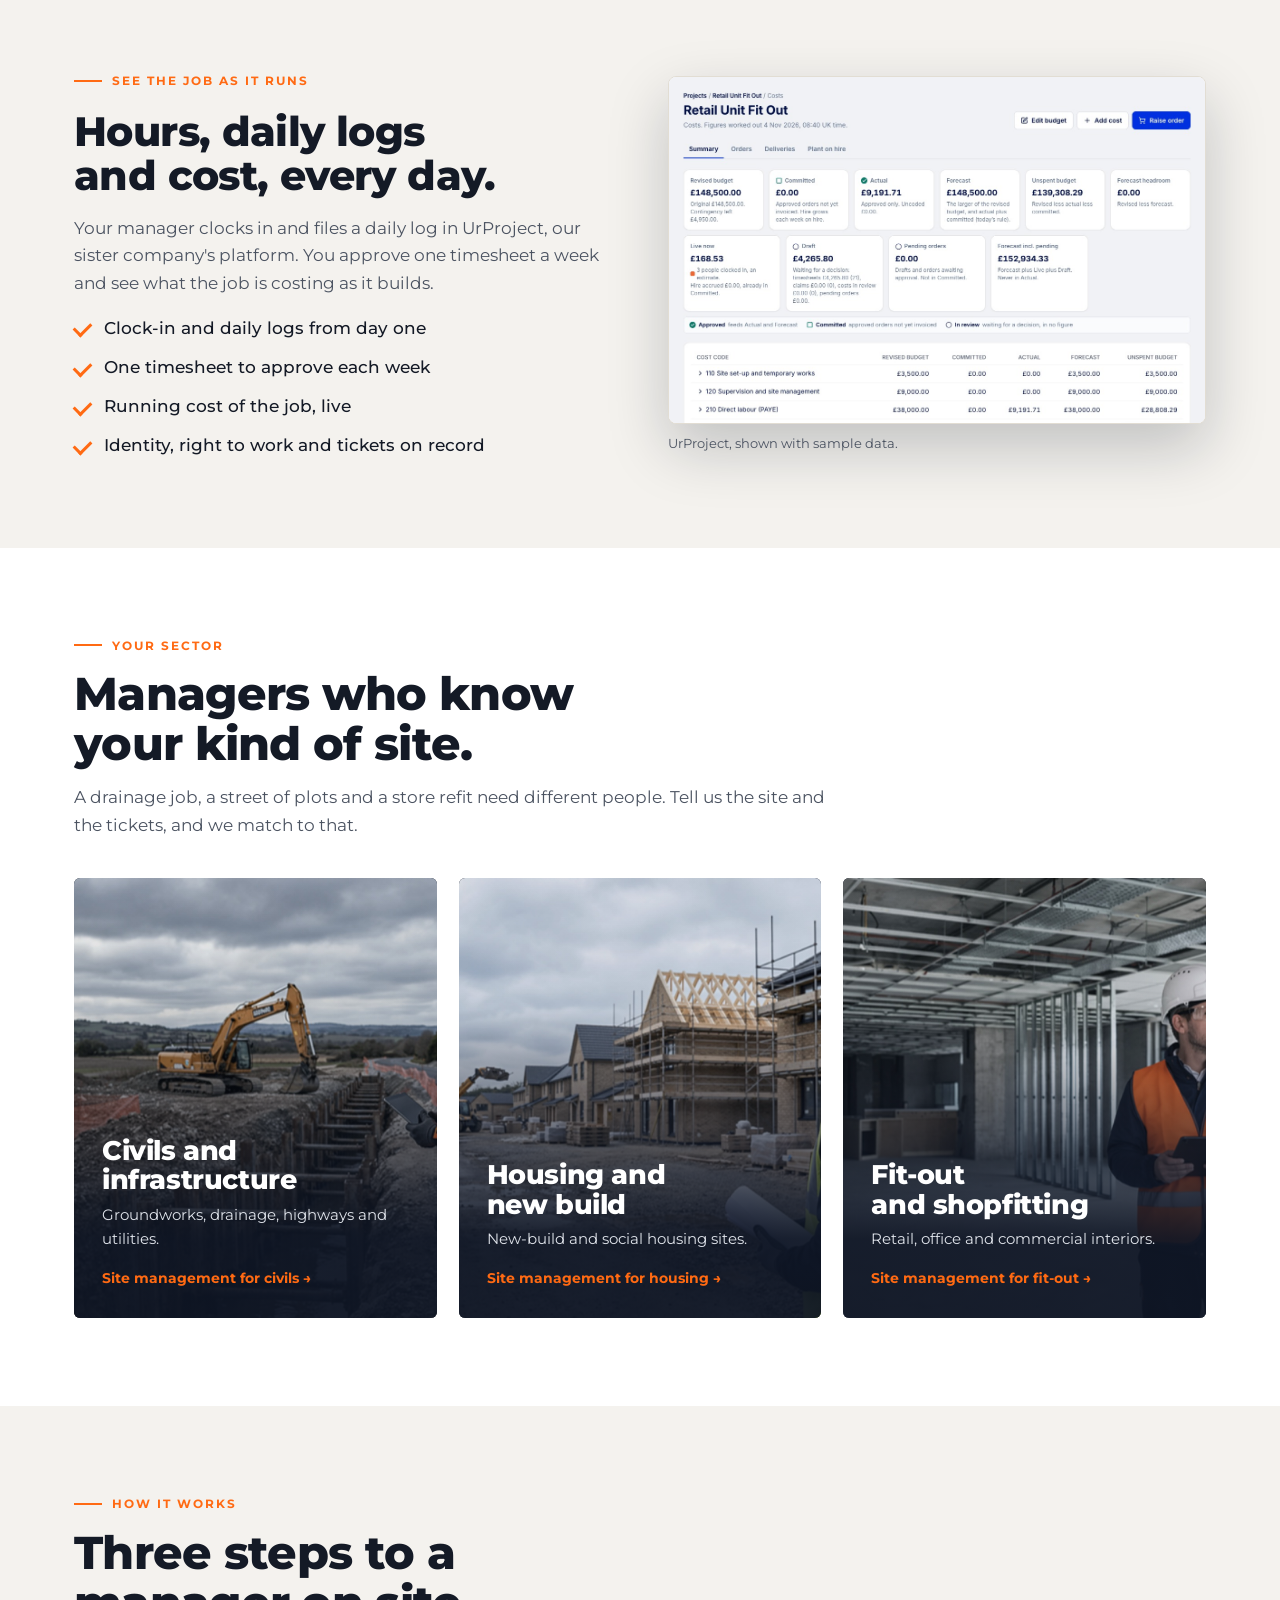
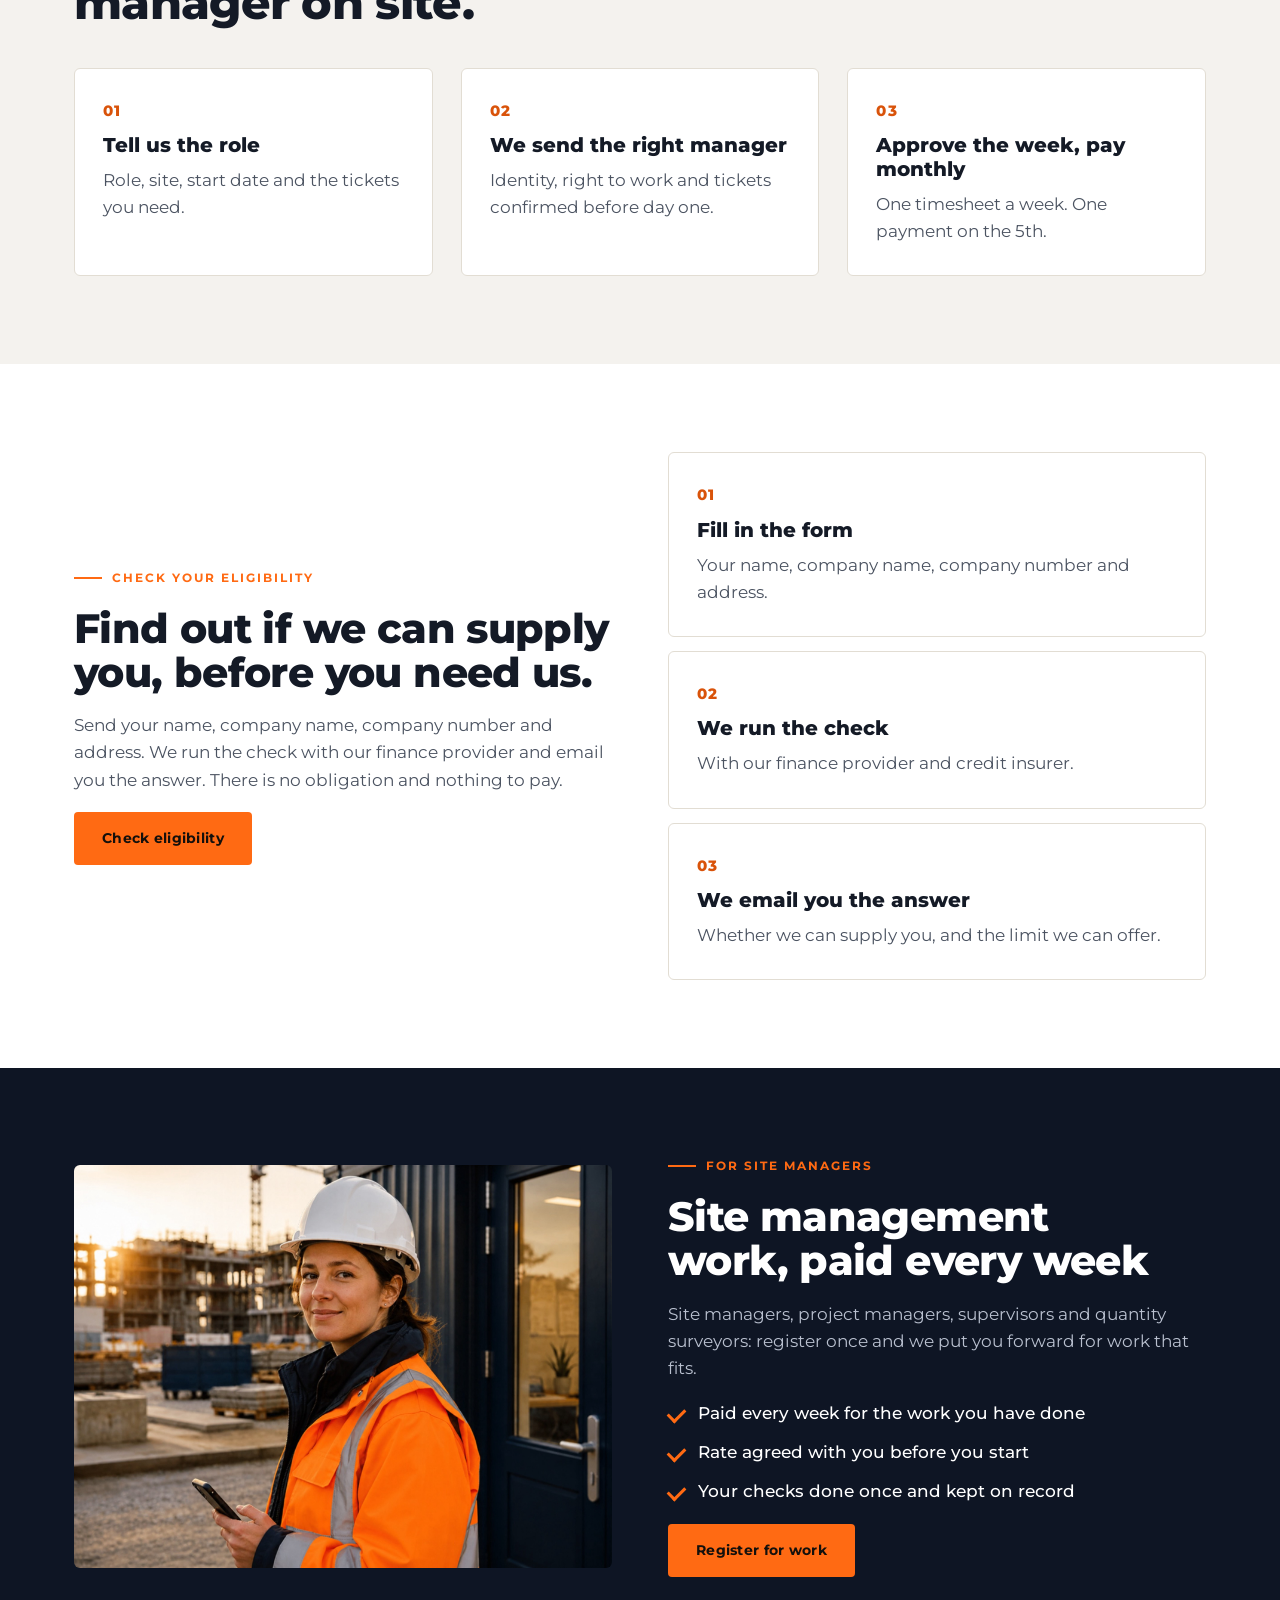
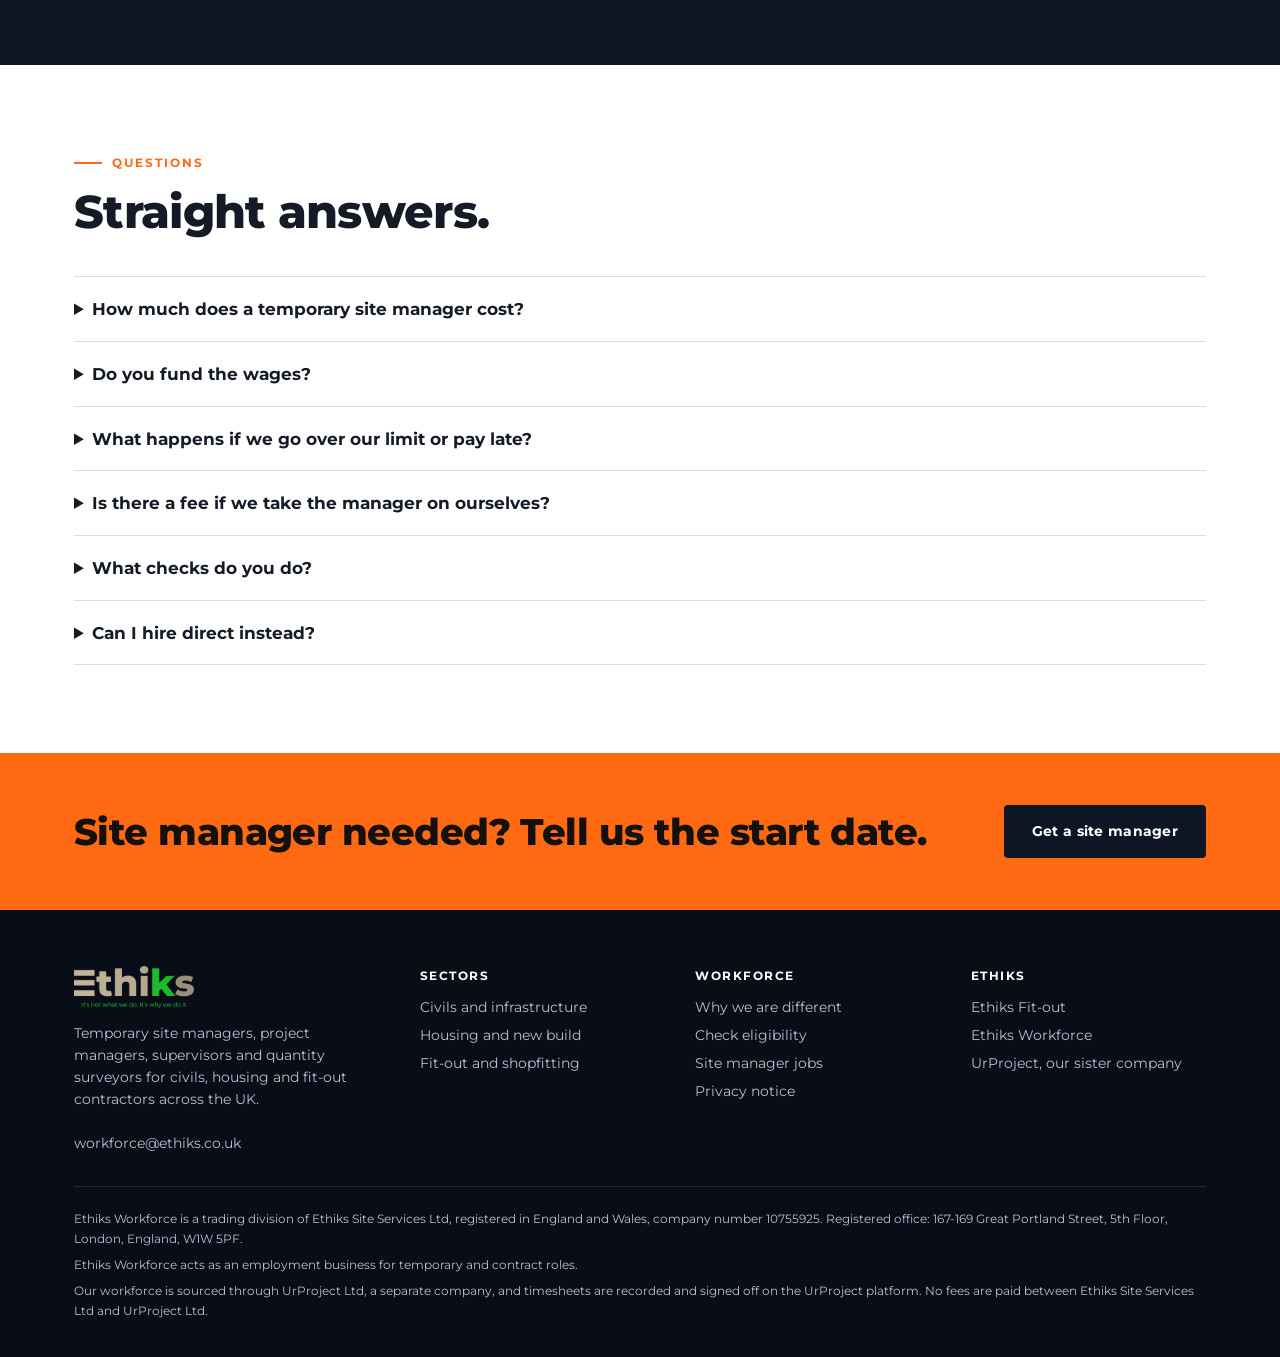
==== commit b82c64a1: "Eligibility form: company name, number, address, name and email only Co-Authored-By: Claude Fable 5." ====
--- a/index.html
+++ b/index.html
@@ -14,7 +14,7 @@
 <link rel="preconnect" href="https://fonts.googleapis.com">
 <link rel="preconnect" href="https://fonts.gstatic.com" crossorigin>
 <link rel="stylesheet" href="https://fonts.googleapis.com/css2?family=Montserrat:wght@400;500;600;700;800&display=swap">
-<link rel="stylesheet" href="/styles.css?v=30">
+<link rel="stylesheet" href="/styles.css?v=31">
 <link rel="icon" href="/assets/ethiks-logo.png">
 <script type="application/ld+json">{"@context": "https://schema.org", "@type": "EmploymentAgency", "name": "Ethiks Workforce", "url": "https://www.ethiksworkforce.co.uk/", "email": "workforce@ethiks.co.uk", "description": "Temporary site managers, project managers, site supervisors and quantity surveyors for civils, housing and fit-out contractors across the UK.", "areaServed": "GB", "parentOrganization": {"@type": "Organization", "name": "Ethiks Site Services Ltd", "url": "https://www.ethiks.co.uk"}, "address": {"@type": "PostalAddress", "streetAddress": "167-169 Great Portland Street, 5th Floor", "addressLocality": "London", "postalCode": "W1W 5PF", "addressCountry": "GB"}}</script>
 <script type="application/ld+json">{"@context": "https://schema.org", "@type": "FAQPage", "mainEntity": [{"@type": "Question", "name": "How much does a temporary site manager cost?", "acceptedAnswer": {"@type": "Answer", "text": "You pay one rate, hourly or daily, agreed before the manager starts. It covers their pay, tax, National Insurance, holiday pay and our service. There are no other fees."}}, {"@type": "Question", "name": "Do you fund the wages?", "acceptedAnswer": {"@type": "Answer", "text": "Yes. We pay your site manager every week. You settle on the 5th of each month for the month before, so the weekly wages do not come out of your cash flow. This runs while your account is within its agreed limit and paid up to date."}}, {"@type": "Question", "name": "What happens if we go over our limit or pay late?", "acceptedAnswer": {"@type": "Answer", "text": "We pause the supply until your account is back within its limit and up to date. We tell you before that happens. Your manager is still paid for the work they have already done."}}, {"@type": "Question", "name": "Is there a fee if we take the manager on ourselves?", "acceptedAnswer": {"@type": "Answer", "text": "No. Ethiks charges no transfer fee. If the manager was your own person and we were funding their pay, there is nothing to pay anyone. If they came through the UrProject marketplace, UrProject's standard charge of \u00a350 a week applies for as long as they work for you, with no margin on their hours. UrProject is our sister company and has its own monthly plan."}}, {"@type": "Question", "name": "What checks do you do?", "acceptedAnswer": {"@type": "Answer", "text": "Identity, right to work in the UK, and the tickets you ask for, such as SMSTS, CSCS and first aid, before the manager starts."}}, {"@type": "Question", "name": "Can I hire direct instead?", "acceptedAnswer": {"@type": "Answer", "text": "Yes. Our sister company UrProject lets you hire and manage site people direct. Ethiks Workforce is for when you want the manager found, paid and invoiced for you."}}]}</script>
@@ -112,11 +112,11 @@
   <div class="copy">
     <span class="eyebrow">Check your eligibility</span>
     <h2>Find out if we can supply you, before you need us.</h2>
-    <p>Send your company details and the limit you need. We run the check with our finance provider and email you the answer. There is no obligation and nothing to pay.</p>
+    <p>Send your name, company name, company number and address. We run the check with our finance provider and email you the answer. There is no obligation and nothing to pay.</p>
     <div><a class="btn" href="/eligibility.html">Check eligibility</a></div>
   </div>
   <ol class="steps" style="grid-template-columns:minmax(0,1fr);gap:14px">
-    <li><b>Fill in the form</b><span>Company name and number, address and the limit you need.</span></li>
+    <li><b>Fill in the form</b><span>Your name, company name, company number and address.</span></li>
     <li><b>We run the check</b><span>With our finance provider and credit insurer.</span></li>
     <li><b>We email you the answer</b><span>Whether we can supply you, and the limit we can offer.</span></li>
   </ol>
@@ -156,6 +156,6 @@
     </div>
   </div>
 </footer>
-<script src="/main.js?v=30" defer></script>
+<script src="/main.js?v=31" defer></script>
 </body>
 </html>
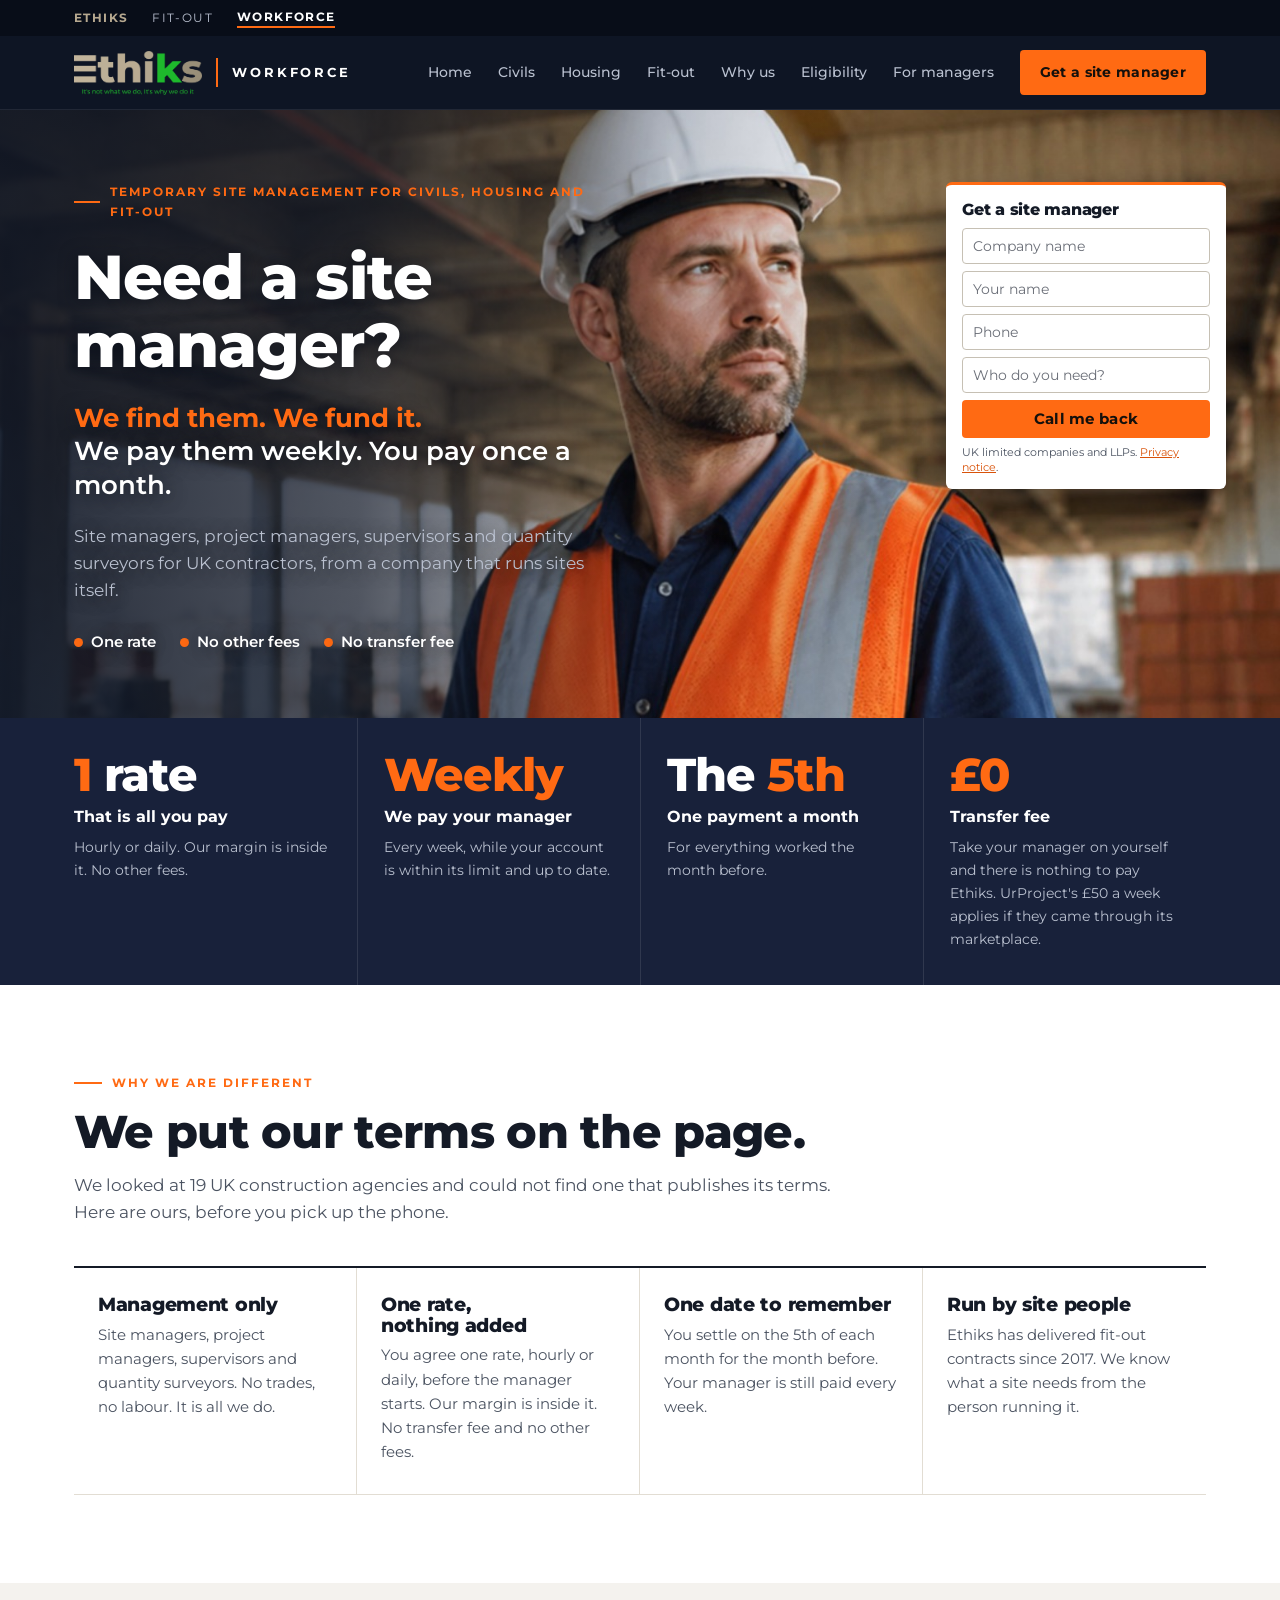
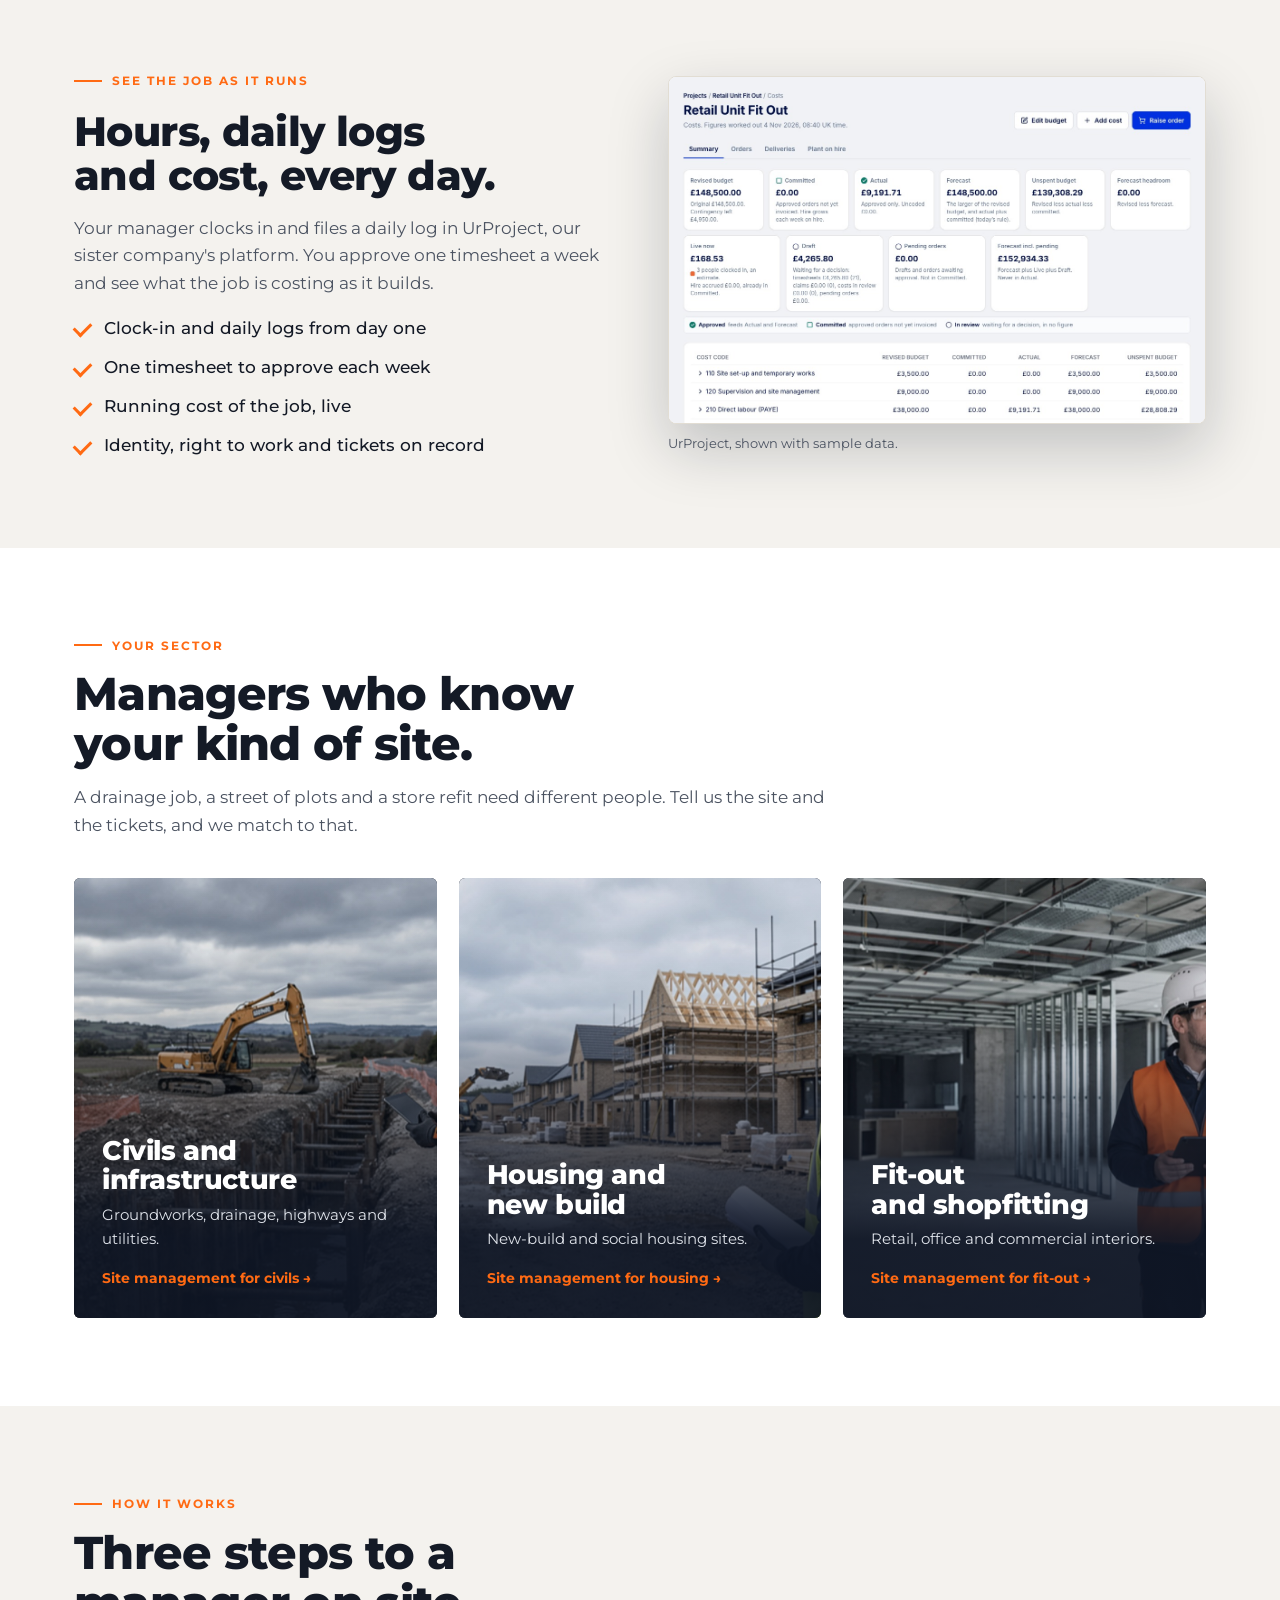
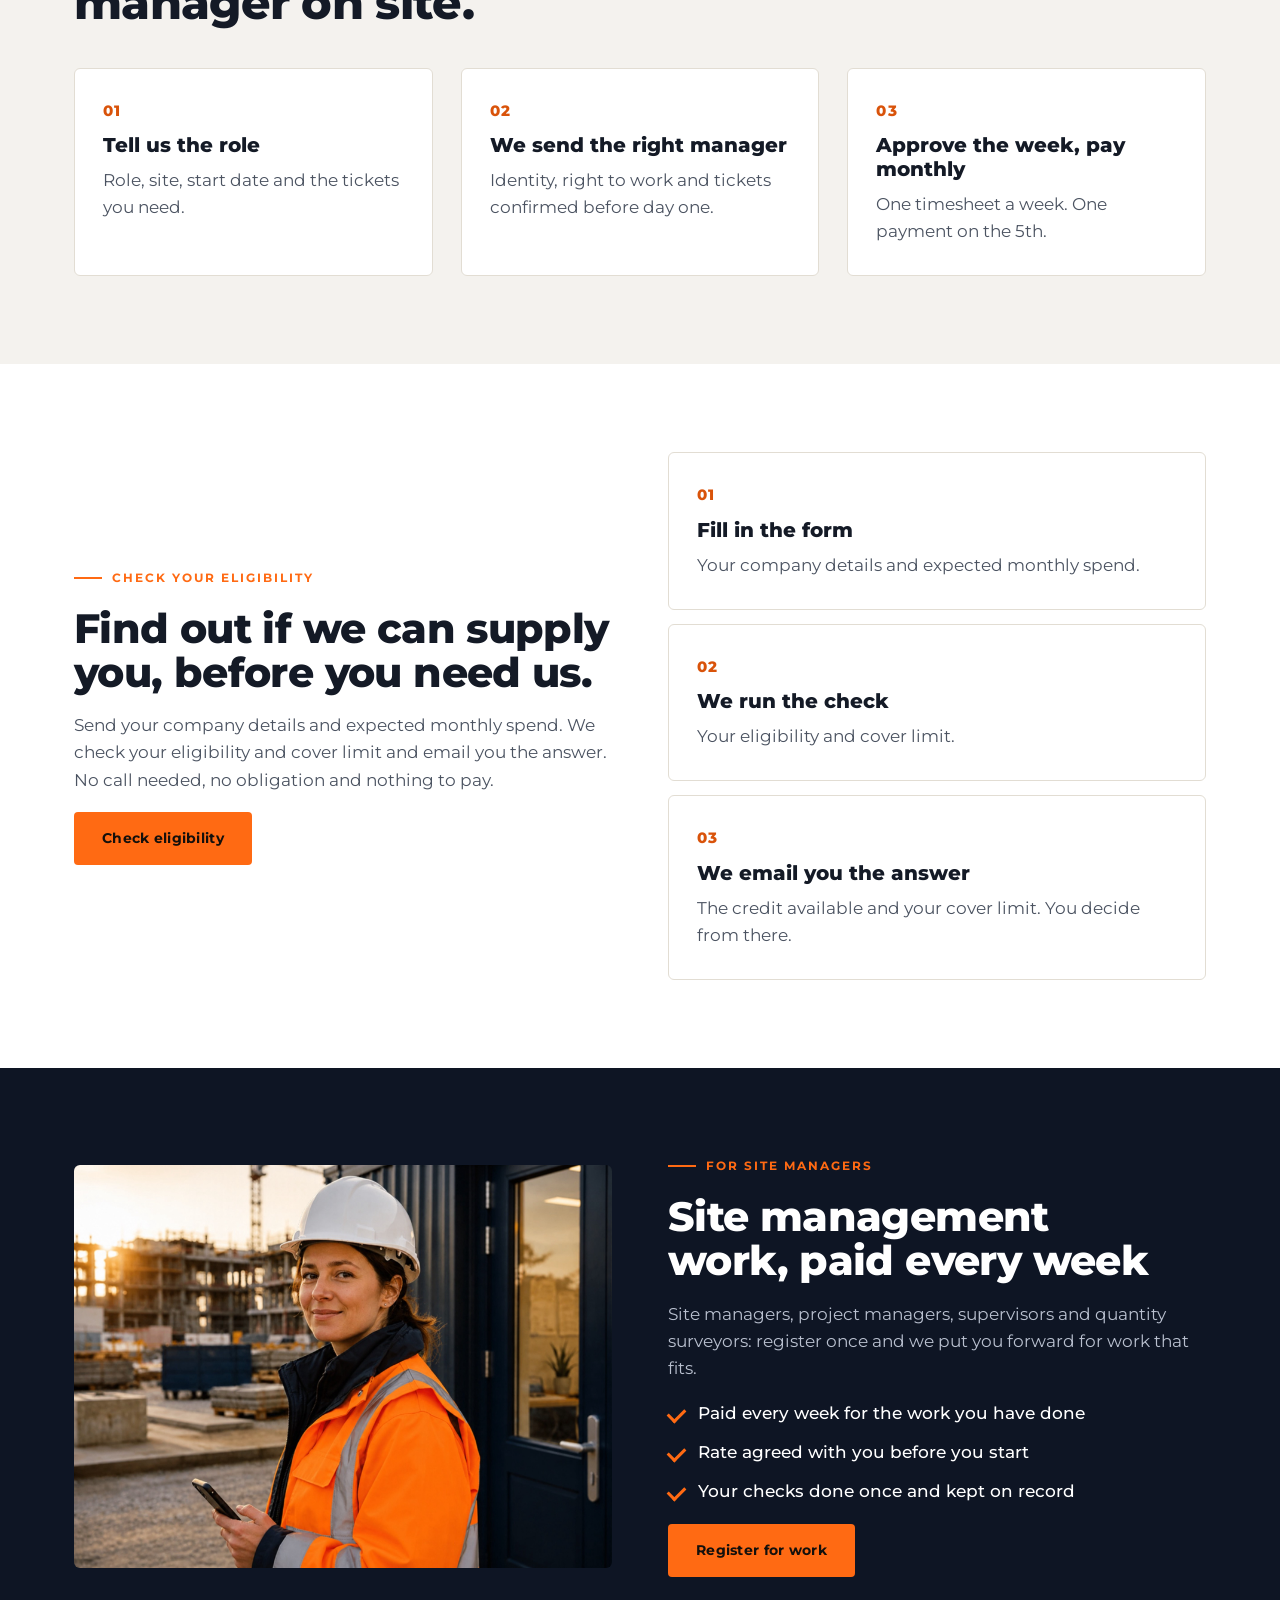
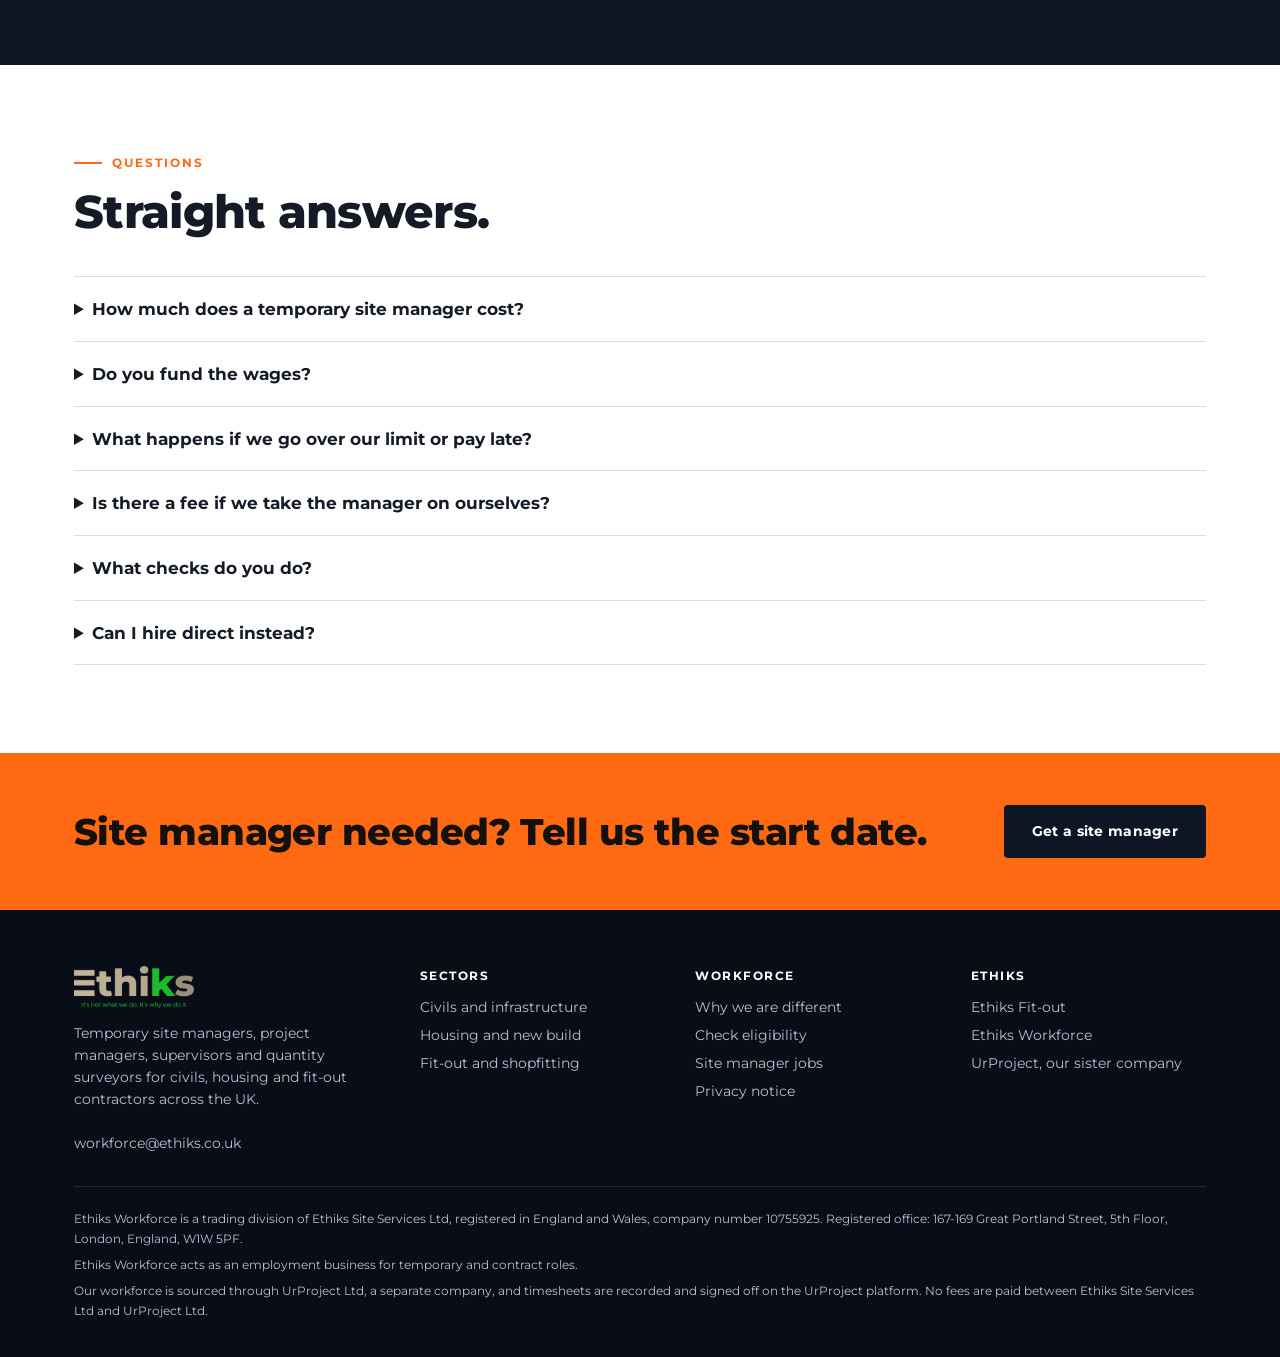
==== commit 2445324a: "Eligibility check: ask for expected monthly spend, plain wording on the check and answer Co-Authored" ====
--- a/index.html
+++ b/index.html
@@ -11,10 +11,15 @@
 <meta property="og:title" content="Site Manager Recruitment Agency | Ethiks Workforce">
 <meta property="og:description" content="Temporary site managers, project managers, supervisors and quantity surveyors for UK contractors. We pay them weekly. You pay once a month.">
 <meta property="og:url" content="https://www.ethiksworkforce.co.uk/">
+<meta property="og:image" content="https://www.ethiksworkforce.co.uk/assets/share.jpg">
+<meta property="og:image:width" content="1200">
+<meta property="og:image:height" content="630">
+<meta name="twitter:card" content="summary_large_image">
+<meta name="twitter:image" content="https://www.ethiksworkforce.co.uk/assets/share.jpg">
 <link rel="preconnect" href="https://fonts.googleapis.com">
 <link rel="preconnect" href="https://fonts.gstatic.com" crossorigin>
 <link rel="stylesheet" href="https://fonts.googleapis.com/css2?family=Montserrat:wght@400;500;600;700;800&display=swap">
-<link rel="stylesheet" href="/styles.css?v=31">
+<link rel="stylesheet" href="/styles.css?v=34">
 <link rel="icon" href="/assets/ethiks-logo.png">
 <script type="application/ld+json">{"@context": "https://schema.org", "@type": "EmploymentAgency", "name": "Ethiks Workforce", "url": "https://www.ethiksworkforce.co.uk/", "email": "workforce@ethiks.co.uk", "description": "Temporary site managers, project managers, site supervisors and quantity surveyors for civils, housing and fit-out contractors across the UK.", "areaServed": "GB", "parentOrganization": {"@type": "Organization", "name": "Ethiks Site Services Ltd", "url": "https://www.ethiks.co.uk"}, "address": {"@type": "PostalAddress", "streetAddress": "167-169 Great Portland Street, 5th Floor", "addressLocality": "London", "postalCode": "W1W 5PF", "addressCountry": "GB"}}</script>
 <script type="application/ld+json">{"@context": "https://schema.org", "@type": "FAQPage", "mainEntity": [{"@type": "Question", "name": "How much does a temporary site manager cost?", "acceptedAnswer": {"@type": "Answer", "text": "You pay one rate, hourly or daily, agreed before the manager starts. It covers their pay, tax, National Insurance, holiday pay and our service. There are no other fees."}}, {"@type": "Question", "name": "Do you fund the wages?", "acceptedAnswer": {"@type": "Answer", "text": "Yes. We pay your site manager every week. You settle on the 5th of each month for the month before, so the weekly wages do not come out of your cash flow. This runs while your account is within its agreed limit and paid up to date."}}, {"@type": "Question", "name": "What happens if we go over our limit or pay late?", "acceptedAnswer": {"@type": "Answer", "text": "We pause the supply until your account is back within its limit and up to date. We tell you before that happens. Your manager is still paid for the work they have already done."}}, {"@type": "Question", "name": "Is there a fee if we take the manager on ourselves?", "acceptedAnswer": {"@type": "Answer", "text": "No. Ethiks charges no transfer fee. If the manager was your own person and we were funding their pay, there is nothing to pay anyone. If they came through the UrProject marketplace, UrProject's standard charge of \u00a350 a week applies for as long as they work for you, with no margin on their hours. UrProject is our sister company and has its own monthly plan."}}, {"@type": "Question", "name": "What checks do you do?", "acceptedAnswer": {"@type": "Answer", "text": "Identity, right to work in the UK, and the tickets you ask for, such as SMSTS, CSCS and first aid, before the manager starts."}}, {"@type": "Question", "name": "Can I hire direct instead?", "acceptedAnswer": {"@type": "Answer", "text": "Yes. Our sister company UrProject lets you hire and manage site people direct. Ethiks Workforce is for when you want the manager found, paid and invoiced for you."}}]}</script>
@@ -112,13 +117,13 @@
   <div class="copy">
     <span class="eyebrow">Check your eligibility</span>
     <h2>Find out if we can supply you, before you need us.</h2>
-    <p>Send your name, company name, company number and address. We run the check with our finance provider and email you the answer. There is no obligation and nothing to pay.</p>
+    <p>Send your company details and expected monthly spend. We check your eligibility and cover limit and email you the answer. No call needed, no obligation and nothing to pay.</p>
     <div><a class="btn" href="/eligibility.html">Check eligibility</a></div>
   </div>
   <ol class="steps" style="grid-template-columns:minmax(0,1fr);gap:14px">
-    <li><b>Fill in the form</b><span>Your name, company name, company number and address.</span></li>
-    <li><b>We run the check</b><span>With our finance provider and credit insurer.</span></li>
-    <li><b>We email you the answer</b><span>Whether we can supply you, and the limit we can offer.</span></li>
+    <li><b>Fill in the form</b><span>Your company details and expected monthly spend.</span></li>
+    <li><b>We run the check</b><span>Your eligibility and cover limit.</span></li>
+    <li><b>We email you the answer</b><span>The credit available and your cover limit. You decide from there.</span></li>
   </ol>
 </div></section>
 
@@ -156,6 +161,6 @@
     </div>
   </div>
 </footer>
-<script src="/main.js?v=31" defer></script>
+<script src="/main.js?v=34" defer></script>
 </body>
 </html>
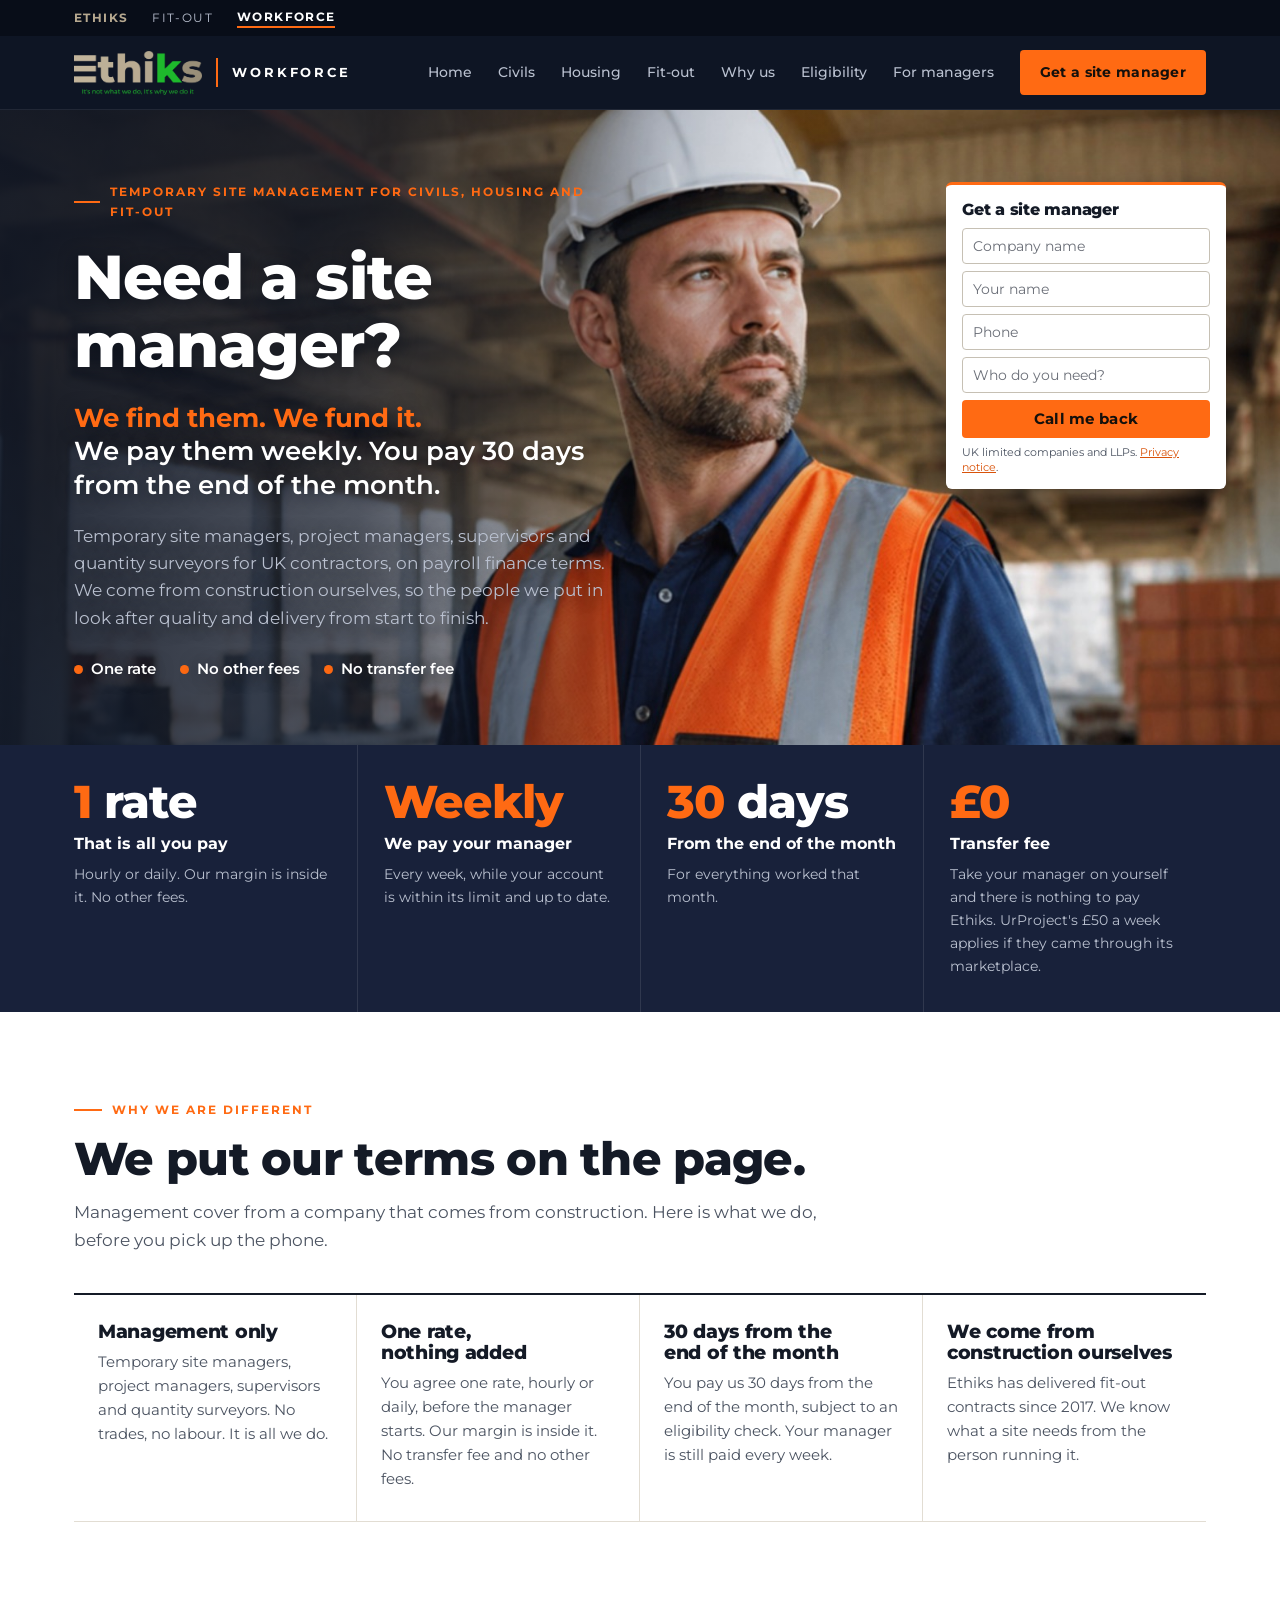
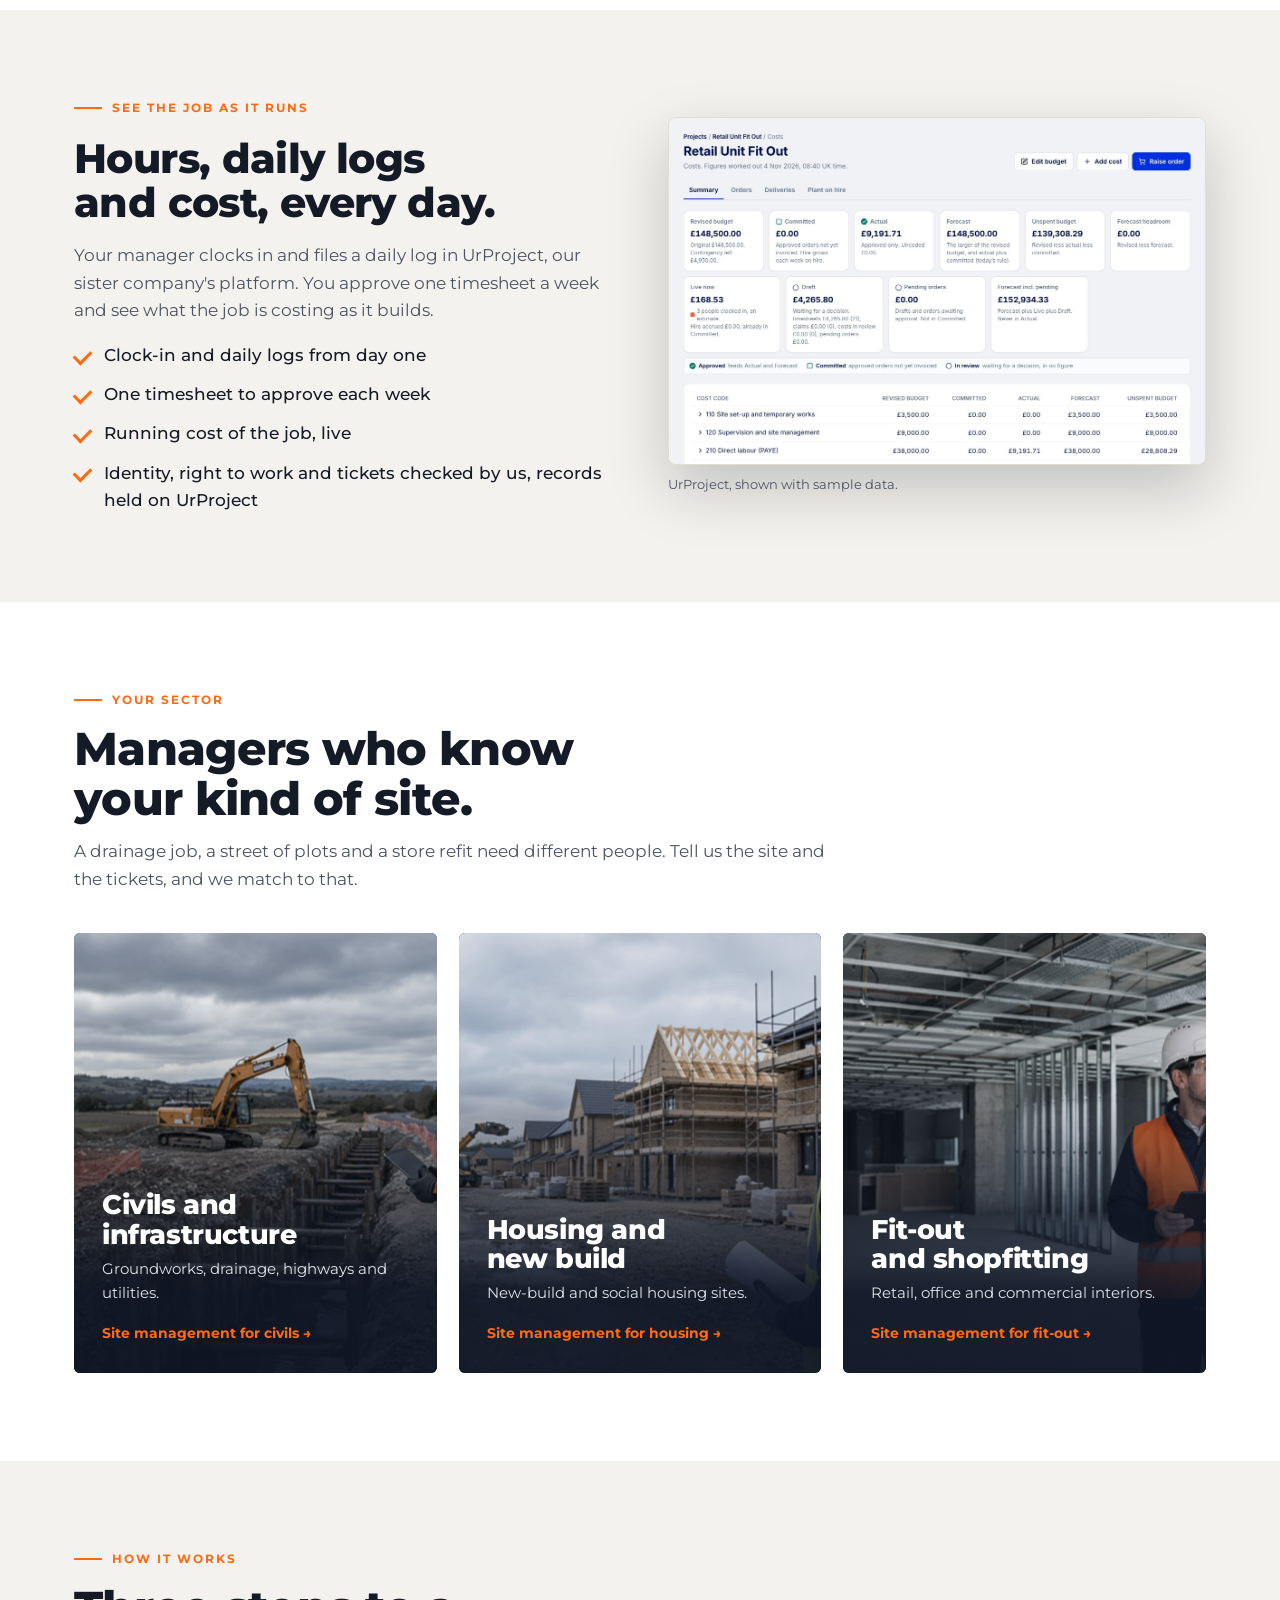
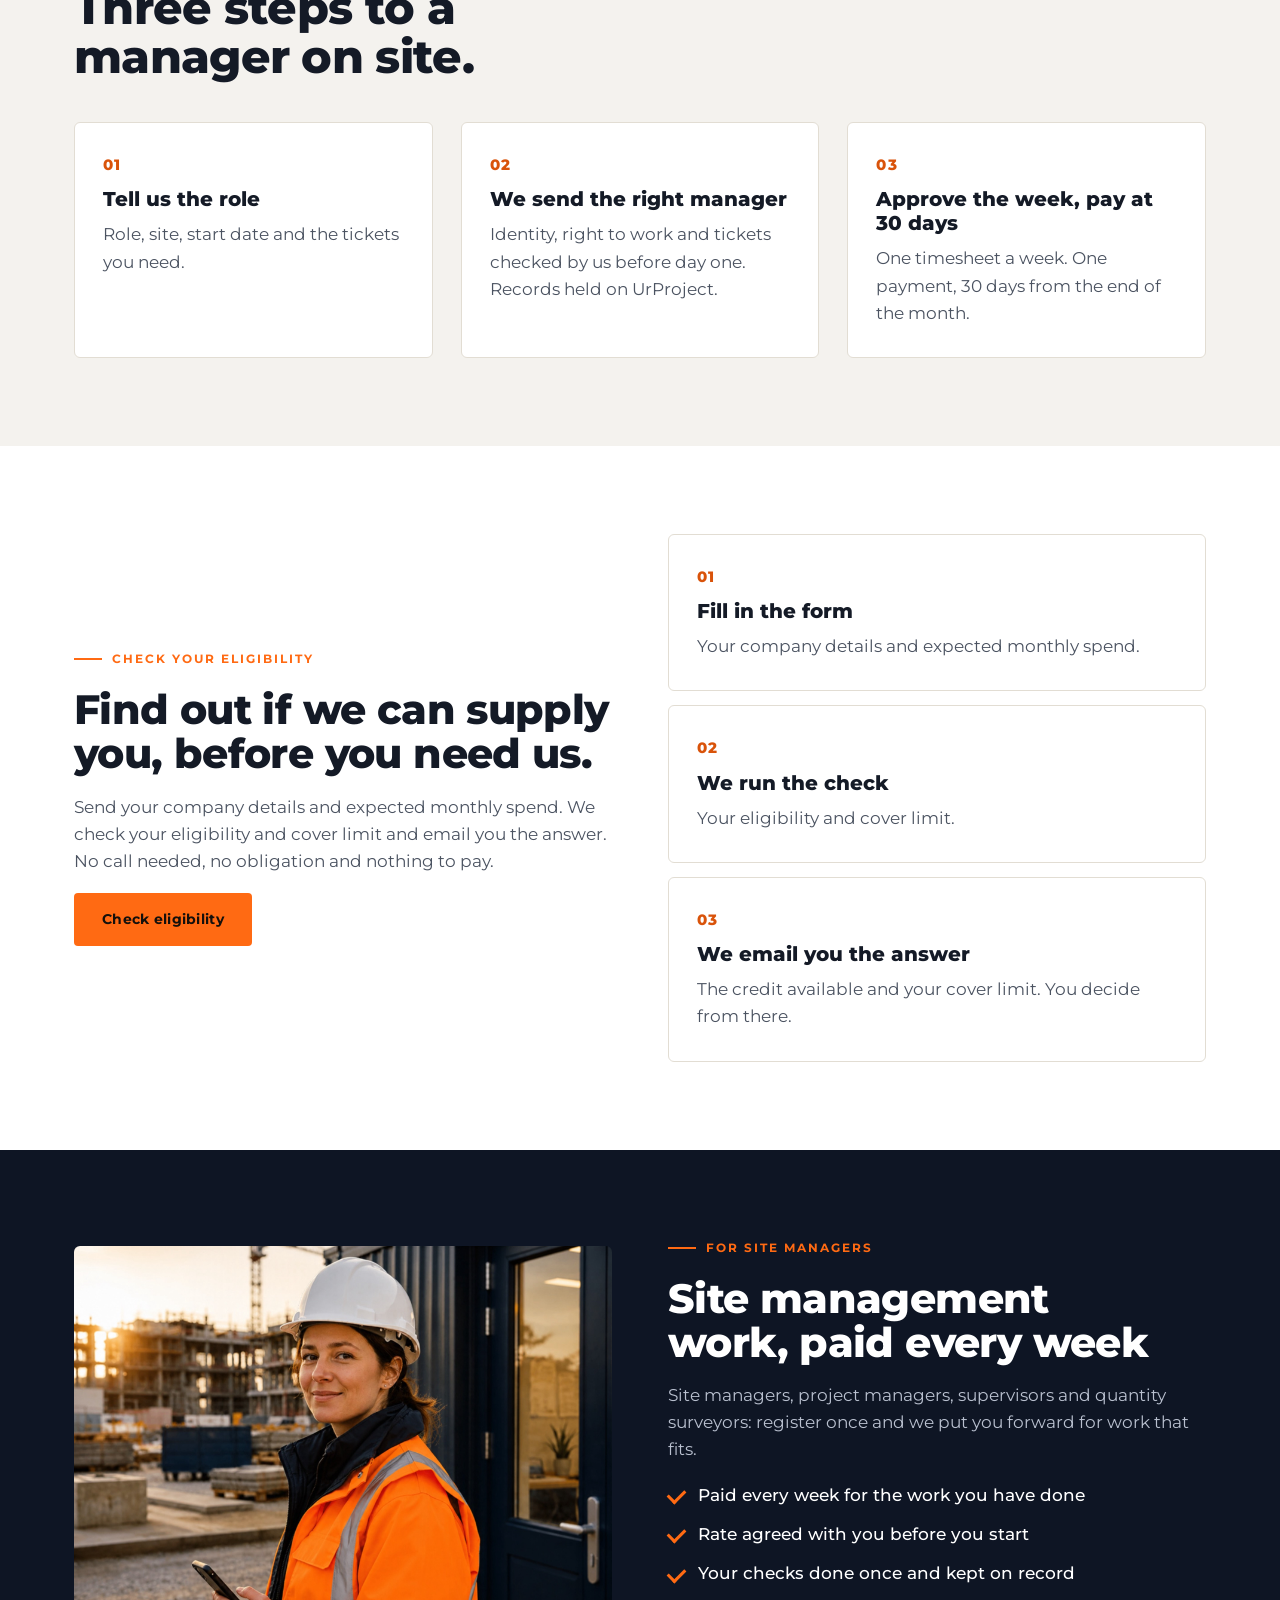
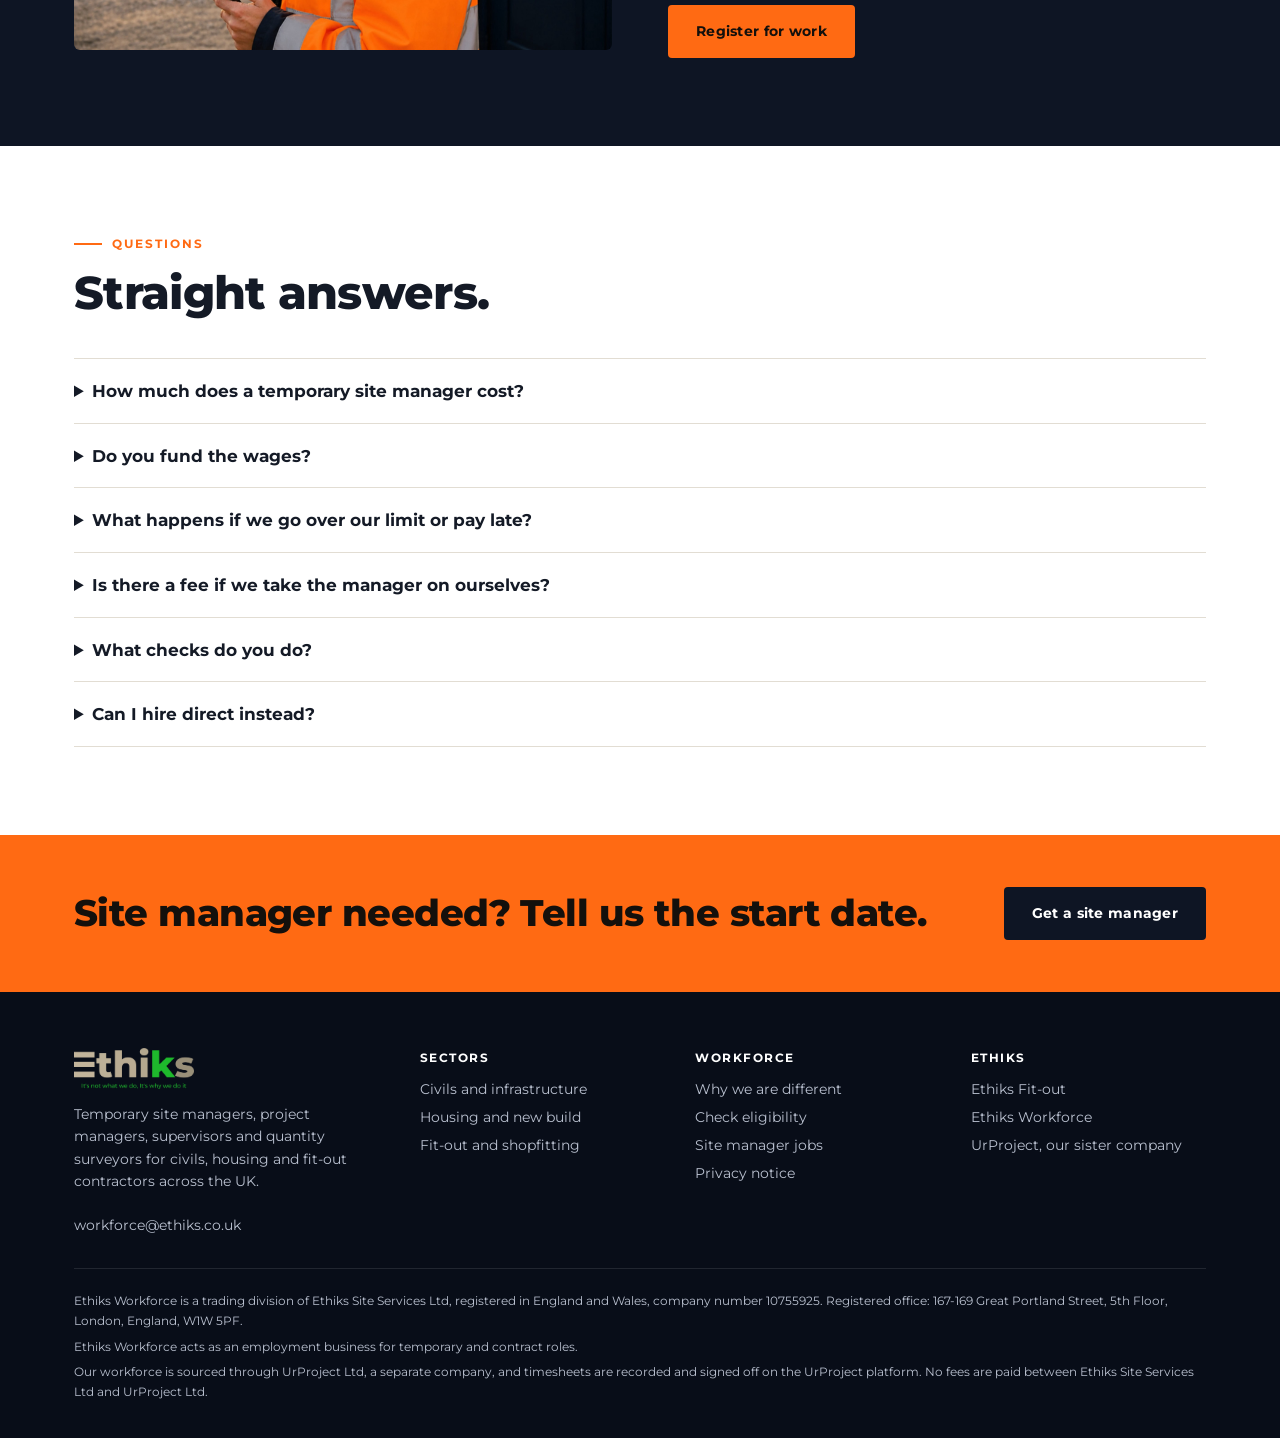
==== commit 8887d643: "Lead with 30-day terms and payroll finance, drop agency comparison, clarify checks Co-Authored-By: C" ====
--- a/index.html
+++ b/index.html
@@ -4,12 +4,12 @@
 <meta charset="utf-8">
 <meta name="viewport" content="width=device-width, initial-scale=1">
 <title>Site Manager Recruitment Agency | Ethiks Workforce</title>
-<meta name="description" content="Temporary site managers, project managers, supervisors and quantity surveyors for UK contractors. We pay them weekly. You pay once a month.">
+<meta name="description" content="Temporary site managers, project managers, supervisors and quantity surveyors for UK contractors. We pay them weekly. You pay 30 days from the end of the month.">
 <link rel="canonical" href="https://www.ethiksworkforce.co.uk/">
 <meta property="og:type" content="website">
 <meta property="og:site_name" content="Ethiks Workforce">
 <meta property="og:title" content="Site Manager Recruitment Agency | Ethiks Workforce">
-<meta property="og:description" content="Temporary site managers, project managers, supervisors and quantity surveyors for UK contractors. We pay them weekly. You pay once a month.">
+<meta property="og:description" content="Temporary site managers, project managers, supervisors and quantity surveyors for UK contractors. We pay them weekly. You pay 30 days from the end of the month.">
 <meta property="og:url" content="https://www.ethiksworkforce.co.uk/">
 <meta property="og:image" content="https://www.ethiksworkforce.co.uk/assets/share.jpg">
 <meta property="og:image:width" content="1200">
@@ -22,7 +22,7 @@
 <link rel="stylesheet" href="/styles.css?v=34">
 <link rel="icon" href="/assets/ethiks-logo.png">
 <script type="application/ld+json">{"@context": "https://schema.org", "@type": "EmploymentAgency", "name": "Ethiks Workforce", "url": "https://www.ethiksworkforce.co.uk/", "email": "workforce@ethiks.co.uk", "description": "Temporary site managers, project managers, site supervisors and quantity surveyors for civils, housing and fit-out contractors across the UK.", "areaServed": "GB", "parentOrganization": {"@type": "Organization", "name": "Ethiks Site Services Ltd", "url": "https://www.ethiks.co.uk"}, "address": {"@type": "PostalAddress", "streetAddress": "167-169 Great Portland Street, 5th Floor", "addressLocality": "London", "postalCode": "W1W 5PF", "addressCountry": "GB"}}</script>
-<script type="application/ld+json">{"@context": "https://schema.org", "@type": "FAQPage", "mainEntity": [{"@type": "Question", "name": "How much does a temporary site manager cost?", "acceptedAnswer": {"@type": "Answer", "text": "You pay one rate, hourly or daily, agreed before the manager starts. It covers their pay, tax, National Insurance, holiday pay and our service. There are no other fees."}}, {"@type": "Question", "name": "Do you fund the wages?", "acceptedAnswer": {"@type": "Answer", "text": "Yes. We pay your site manager every week. You settle on the 5th of each month for the month before, so the weekly wages do not come out of your cash flow. This runs while your account is within its agreed limit and paid up to date."}}, {"@type": "Question", "name": "What happens if we go over our limit or pay late?", "acceptedAnswer": {"@type": "Answer", "text": "We pause the supply until your account is back within its limit and up to date. We tell you before that happens. Your manager is still paid for the work they have already done."}}, {"@type": "Question", "name": "Is there a fee if we take the manager on ourselves?", "acceptedAnswer": {"@type": "Answer", "text": "No. Ethiks charges no transfer fee. If the manager was your own person and we were funding their pay, there is nothing to pay anyone. If they came through the UrProject marketplace, UrProject's standard charge of \u00a350 a week applies for as long as they work for you, with no margin on their hours. UrProject is our sister company and has its own monthly plan."}}, {"@type": "Question", "name": "What checks do you do?", "acceptedAnswer": {"@type": "Answer", "text": "Identity, right to work in the UK, and the tickets you ask for, such as SMSTS, CSCS and first aid, before the manager starts."}}, {"@type": "Question", "name": "Can I hire direct instead?", "acceptedAnswer": {"@type": "Answer", "text": "Yes. Our sister company UrProject lets you hire and manage site people direct. Ethiks Workforce is for when you want the manager found, paid and invoiced for you."}}]}</script>
+<script type="application/ld+json">{"@context": "https://schema.org", "@type": "FAQPage", "mainEntity": [{"@type": "Question", "name": "How much does a temporary site manager cost?", "acceptedAnswer": {"@type": "Answer", "text": "You pay one rate, hourly or daily, agreed before the manager starts. It covers their pay, tax, National Insurance, holiday pay and our service. There are no other fees."}}, {"@type": "Question", "name": "Do you fund the wages?", "acceptedAnswer": {"@type": "Answer", "text": "Yes. We pay your site manager every week. You pay us 30 days from the end of the month, subject to an eligibility check, so the weekly wages do not come out of your cash flow. This runs while your account is within its agreed limit and paid up to date."}}, {"@type": "Question", "name": "What happens if we go over our limit or pay late?", "acceptedAnswer": {"@type": "Answer", "text": "We pause the supply until your account is back within its limit and up to date. We tell you before that happens. Your manager is still paid for the work they have already done."}}, {"@type": "Question", "name": "Is there a fee if we take the manager on ourselves?", "acceptedAnswer": {"@type": "Answer", "text": "No. Ethiks charges no transfer fee. If the manager was your own person and we were funding their pay, there is nothing to pay anyone. If they came through the UrProject marketplace, UrProject's standard charge of \u00a350 a week applies for as long as they work for you, with no margin on their hours. UrProject is our sister company and has its own monthly plan."}}, {"@type": "Question", "name": "What checks do you do?", "acceptedAnswer": {"@type": "Answer", "text": "Identity, right to work in the UK, and the tickets you ask for, such as SMSTS, CSCS and first aid, before the manager starts. We check them, and the records are held on UrProject."}}, {"@type": "Question", "name": "Can I hire direct instead?", "acceptedAnswer": {"@type": "Answer", "text": "Yes. Our sister company UrProject lets you hire and manage site people direct. Ethiks Workforce is for when you want the manager found, paid and invoiced for you."}}]}</script>
 </head>
 <body>
 <a class="skip" href="#main">Skip to content</a>
@@ -42,8 +42,8 @@
     <div class="pitch">
       <span class="eyebrow">Temporary site management for civils, housing and fit-out</span>
       <h1>Need a site manager?</h1>
-      <p class="line"><b>We find them. We fund it.</b><br>We pay them weekly. You pay once a month.</p>
-      <p class="sub">Site managers, project managers, supervisors and quantity surveyors for UK contractors, from a company that runs sites itself.</p>
+      <p class="line"><b>We find them. We fund it.</b><br>We pay them weekly. You pay 30 days from the end of the month.</p>
+      <p class="sub">Temporary site managers, project managers, supervisors and quantity surveyors for UK contractors, on payroll finance terms. We come from construction ourselves, so the people we put in look after quality and delivery from start to finish.</p>
       <ul class="ticks"><li>One rate</li><li>No other fees</li><li>No transfer fee</li></ul>
     </div>
     <form class="card mini tiny" id="request" data-form="client" novalidate>
@@ -63,7 +63,7 @@
 <section class="terms" aria-label="Our terms"><div class="in">
   <div class="t"><span class="big"><em>1</em> rate</span><b>That is all you pay</b><span>Hourly or daily. Our margin is inside it. No other fees.</span></div>
   <div class="t"><span class="big"><em>Weekly</em></span><b>We pay your manager</b><span>Every week, while your account is within its limit and up to date.</span></div>
-  <div class="t"><span class="big">The <em>5th</em></span><b>One payment a month</b><span>For everything worked the month before.</span></div>
+  <div class="t"><span class="big"><em>30</em> days</span><b>From the end of the month</b><span>For everything worked that month.</span></div>
   <div class="t"><span class="big"><em>£0</em></span><b>Transfer fee</b><span>Take your manager on yourself and there is nothing to pay Ethiks. UrProject's £50 a week applies if they came through its marketplace.</span></div>
 </div></section>
 
@@ -71,13 +71,13 @@
   <div class="shead">
     <span class="eyebrow">Why we are different</span>
     <h2>We put our terms on the page.</h2>
-    <p>We looked at 19 UK construction agencies and could not find one that publishes its terms. Here are ours, before you pick up the phone.</p>
+    <p>Management cover from a company that comes from construction. Here is what we do, before you pick up the phone.</p>
   </div>
   <div class="roles">
-    <div class="role"><h3>Management only</h3><p>Site managers, project managers, supervisors and quantity surveyors. No trades, no labour. It is all we do.</p></div>
+    <div class="role"><h3>Management only</h3><p>Temporary site managers, project managers, supervisors and quantity surveyors. No trades, no labour. It is all we do.</p></div>
     <div class="role"><h3>One rate, nothing added</h3><p>You agree one rate, hourly or daily, before the manager starts. Our margin is inside it. No transfer fee and no other fees.</p></div>
-    <div class="role"><h3>One date to remember</h3><p>You settle on the 5th of each month for the month before. Your manager is still paid every week.</p></div>
-    <div class="role"><h3>Run by site people</h3><p>Ethiks has delivered fit-out contracts since 2017. We know what a site needs from the person running it.</p></div>
+    <div class="role"><h3>30 days from the end of the month</h3><p>You pay us 30 days from the end of the month, subject to an eligibility check. Your manager is still paid every week.</p></div>
+    <div class="role"><h3>We come from construction ourselves</h3><p>Ethiks has delivered fit-out contracts since 2017. We know what a site needs from the person running it.</p></div>
   </div>
 </div></section>
 
@@ -86,7 +86,7 @@
     <span class="eyebrow">See the job as it runs</span>
     <h2>Hours, daily logs and cost, every day.</h2>
     <p>Your manager clocks in and files a daily log in UrProject, our sister company's platform. You approve one timesheet a week and see what the job is costing as it builds.</p>
-    <ul class="points"><li>Clock-in and daily logs from day one</li><li>One timesheet to approve each week</li><li>Running cost of the job, live</li><li>Identity, right to work and tickets on record</li></ul>
+    <ul class="points"><li>Clock-in and daily logs from day one</li><li>One timesheet to approve each week</li><li>Running cost of the job, live</li><li>Identity, right to work and tickets checked by us, records held on UrProject</li></ul>
   </div>
   <div><div class="shot"><img src="/assets/img/project-costs.jpg" alt="UrProject project costs screen showing budget, committed and actual cost" width="1184" height="765" loading="lazy"></div><p class="cap">UrProject, shown with sample data.</p></div>
 </div></section>
@@ -108,8 +108,8 @@
   <div class="shead"><span class="eyebrow">How it works</span><h2>Three steps to a manager on site.</h2></div>
   <ol class="steps">
     <li><b>Tell us the role</b><span>Role, site, start date and the tickets you need.</span></li>
-    <li><b>We send the right manager</b><span>Identity, right to work and tickets confirmed before day one.</span></li>
-    <li><b>Approve the week, pay monthly</b><span>One timesheet a week. One payment on the 5th.</span></li>
+    <li><b>We send the right manager</b><span>Identity, right to work and tickets checked by us before day one. Records held on UrProject.</span></li>
+    <li><b>Approve the week, pay at 30 days</b><span>One timesheet a week. One payment, 30 days from the end of the month.</span></li>
   </ol>
 </div></section>
 
@@ -140,7 +140,7 @@
 
 <section class="sec"><div class="in">
   <div class="shead"><span class="eyebrow">Questions</span><h2>Straight answers.</h2></div>
-  <div><details><summary>How much does a temporary site manager cost?</summary><p>You pay one rate, hourly or daily, agreed before the manager starts. It covers their pay, tax, National Insurance, holiday pay and our service. There are no other fees.</p></details><details><summary>Do you fund the wages?</summary><p>Yes. We pay your site manager every week. You settle on the 5th of each month for the month before, so the weekly wages do not come out of your cash flow. This runs while your account is within its agreed limit and paid up to date.</p></details><details><summary>What happens if we go over our limit or pay late?</summary><p>We pause the supply until your account is back within its limit and up to date. We tell you before that happens. Your manager is still paid for the work they have already done.</p></details><details><summary>Is there a fee if we take the manager on ourselves?</summary><p>No. Ethiks charges no transfer fee. If the manager was your own person and we were funding their pay, there is nothing to pay anyone. If they came through the UrProject marketplace, UrProject's standard charge of £50 a week applies for as long as they work for you, with no margin on their hours. UrProject is our sister company and has its own monthly plan.</p></details><details><summary>What checks do you do?</summary><p>Identity, right to work in the UK, and the tickets you ask for, such as SMSTS, CSCS and first aid, before the manager starts.</p></details><details><summary>Can I hire direct instead?</summary><p>Yes. Our sister company UrProject lets you hire and manage site people direct. Ethiks Workforce is for when you want the manager found, paid and invoiced for you.</p></details></div>
+  <div><details><summary>How much does a temporary site manager cost?</summary><p>You pay one rate, hourly or daily, agreed before the manager starts. It covers their pay, tax, National Insurance, holiday pay and our service. There are no other fees.</p></details><details><summary>Do you fund the wages?</summary><p>Yes. We pay your site manager every week. You pay us 30 days from the end of the month, subject to an eligibility check, so the weekly wages do not come out of your cash flow. This runs while your account is within its agreed limit and paid up to date.</p></details><details><summary>What happens if we go over our limit or pay late?</summary><p>We pause the supply until your account is back within its limit and up to date. We tell you before that happens. Your manager is still paid for the work they have already done.</p></details><details><summary>Is there a fee if we take the manager on ourselves?</summary><p>No. Ethiks charges no transfer fee. If the manager was your own person and we were funding their pay, there is nothing to pay anyone. If they came through the UrProject marketplace, UrProject's standard charge of £50 a week applies for as long as they work for you, with no margin on their hours. UrProject is our sister company and has its own monthly plan.</p></details><details><summary>What checks do you do?</summary><p>Identity, right to work in the UK, and the tickets you ask for, such as SMSTS, CSCS and first aid, before the manager starts. We check them, and the records are held on UrProject.</p></details><details><summary>Can I hire direct instead?</summary><p>Yes. Our sister company UrProject lets you hire and manage site people direct. Ethiks Workforce is for when you want the manager found, paid and invoiced for you.</p></details></div>
 </div></section>
 
 <section class="cta"><div class="in">
@@ -162,5 +162,6 @@
   </div>
 </footer>
 <script src="/main.js?v=34" defer></script>
+<!-- Cloudflare Web Analytics --><script defer src="https://static.cloudflareinsights.com/beacon.min.js" data-cf-beacon='{"token": "68c5232d47f146d890cbed87a04a1ec7"}'></script>
 </body>
 </html>
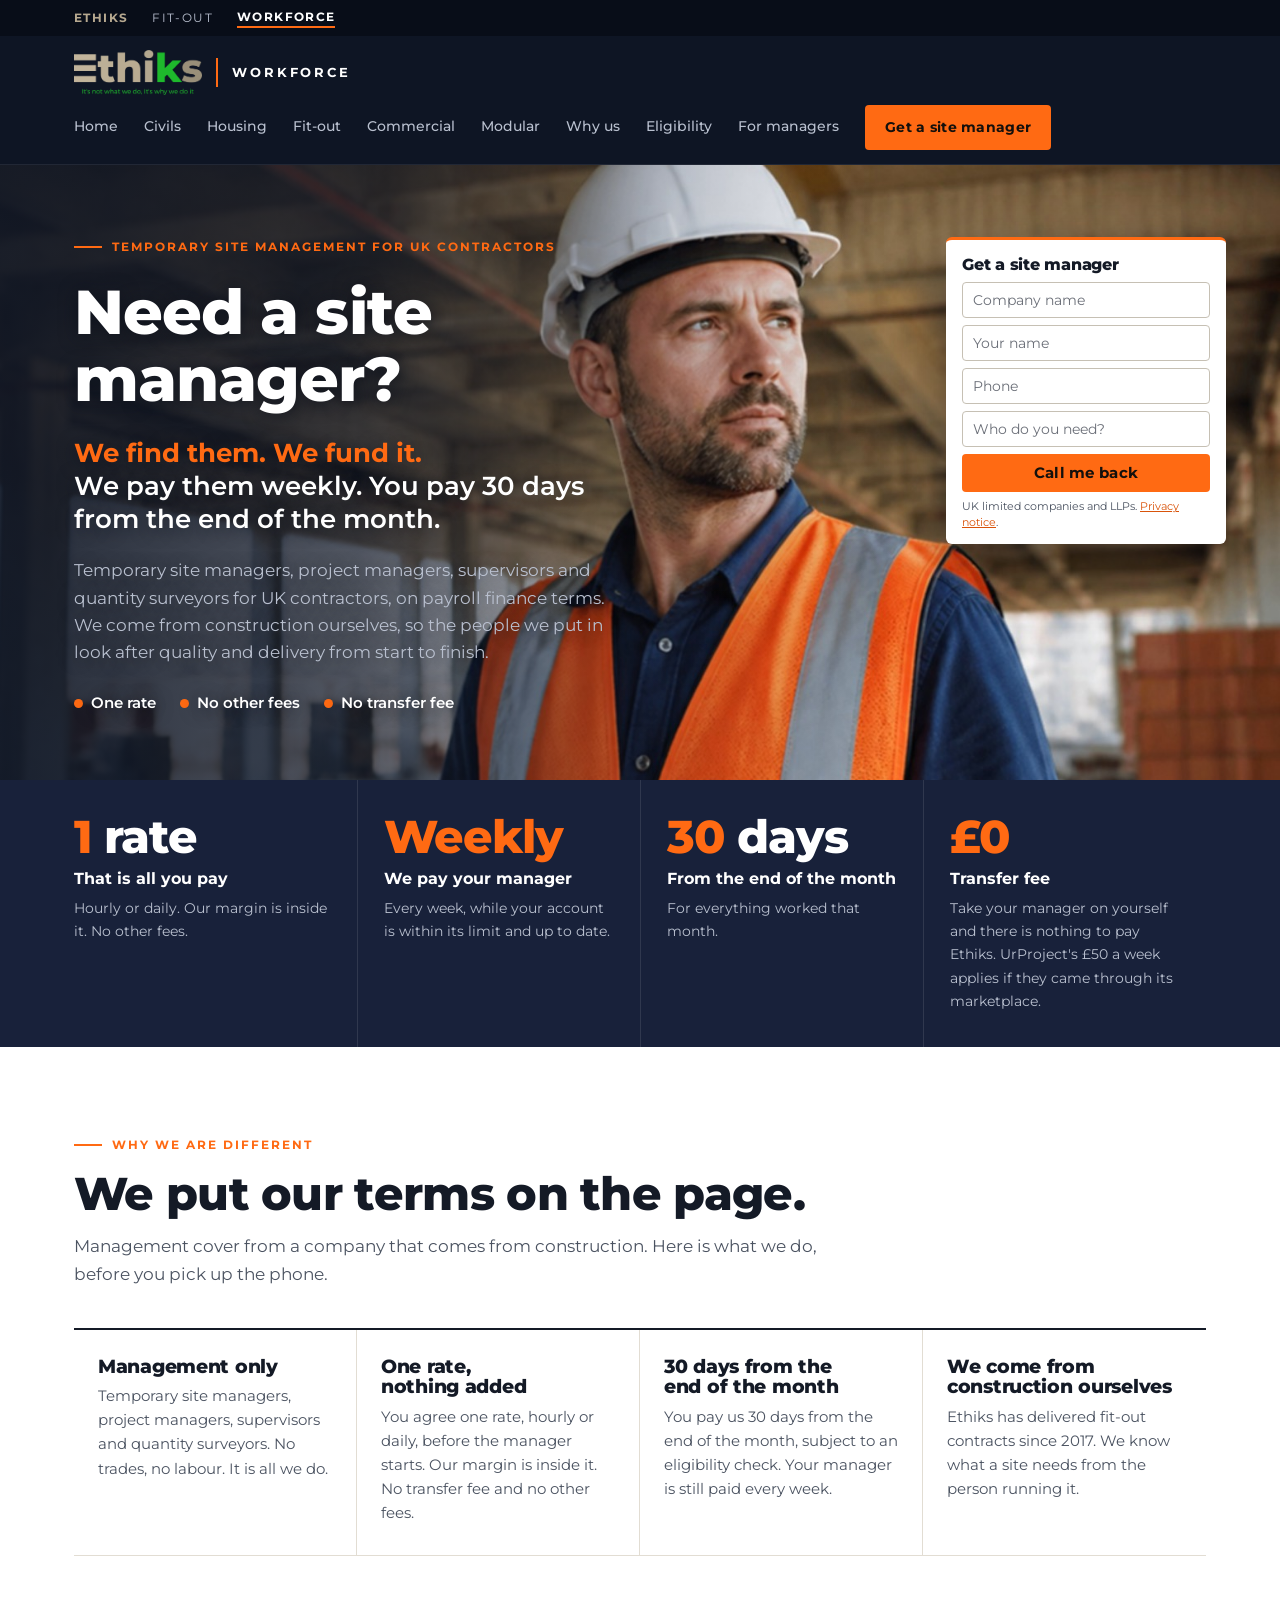
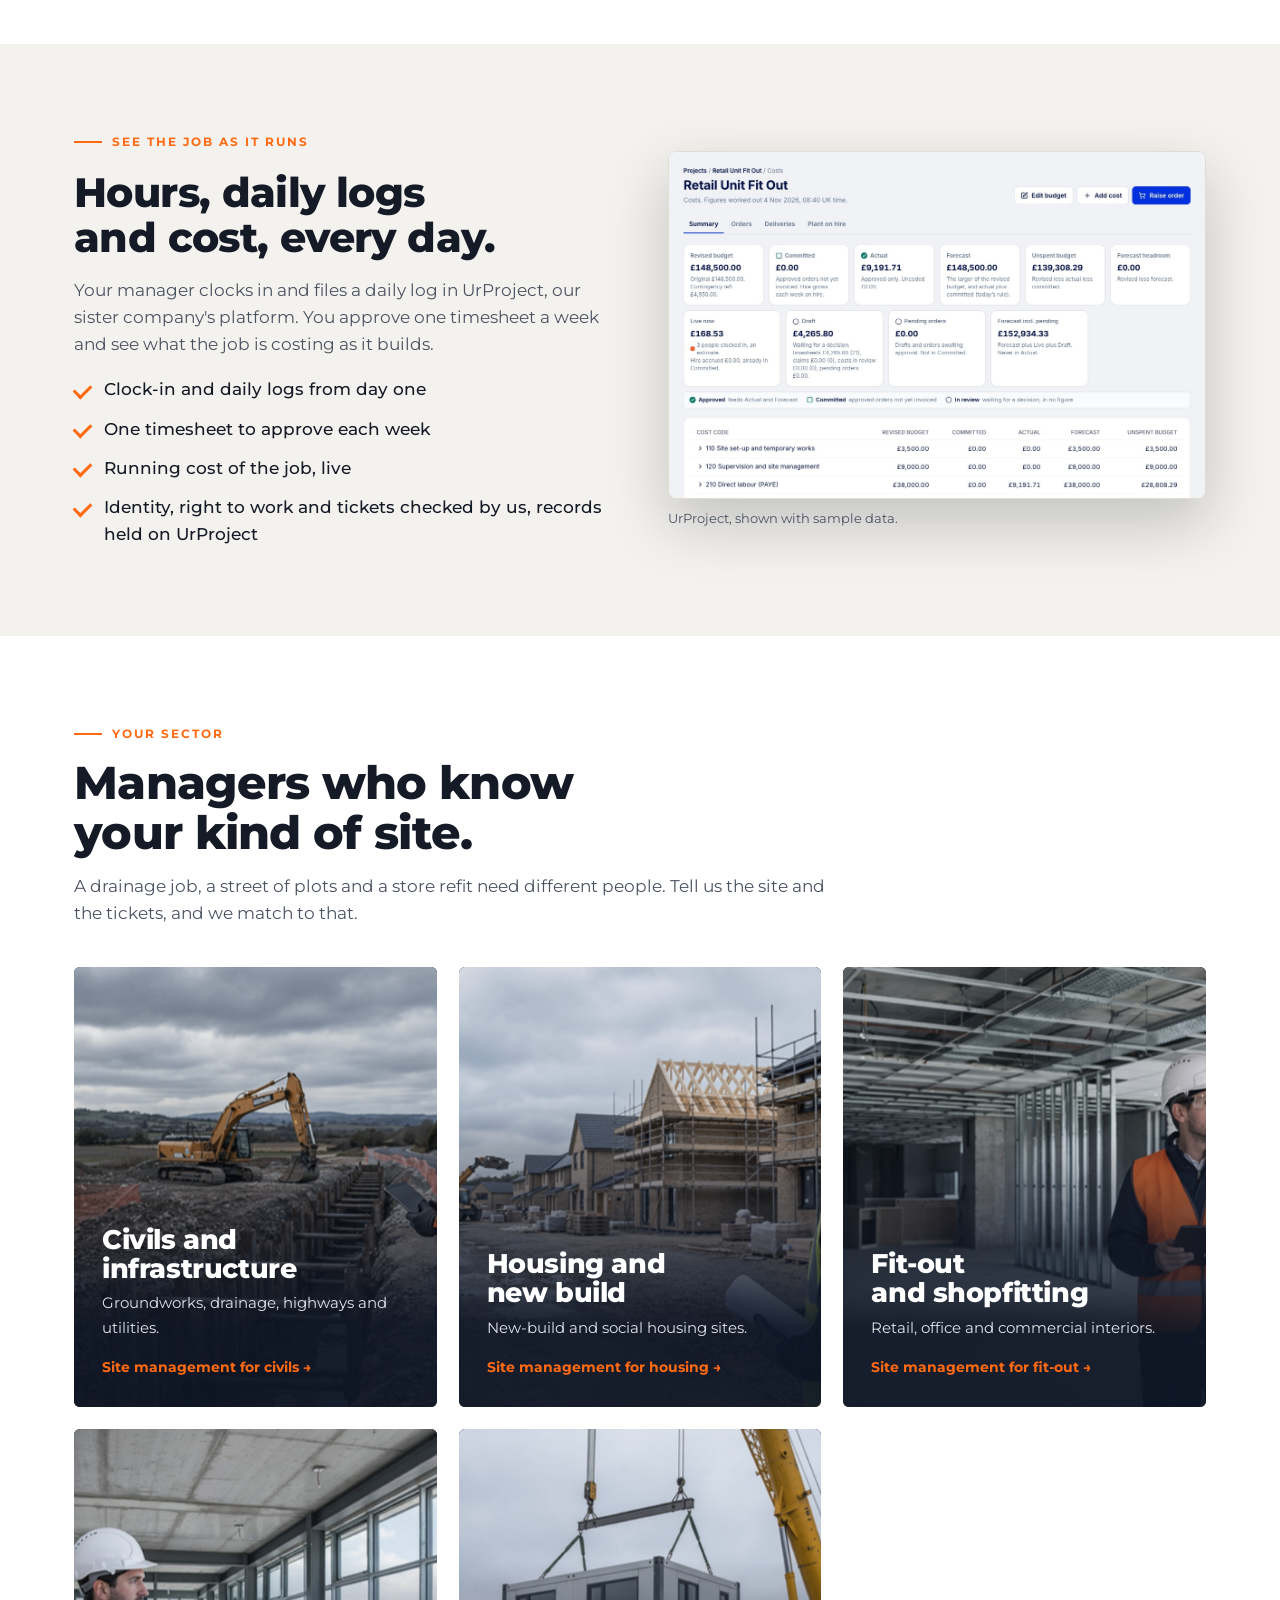
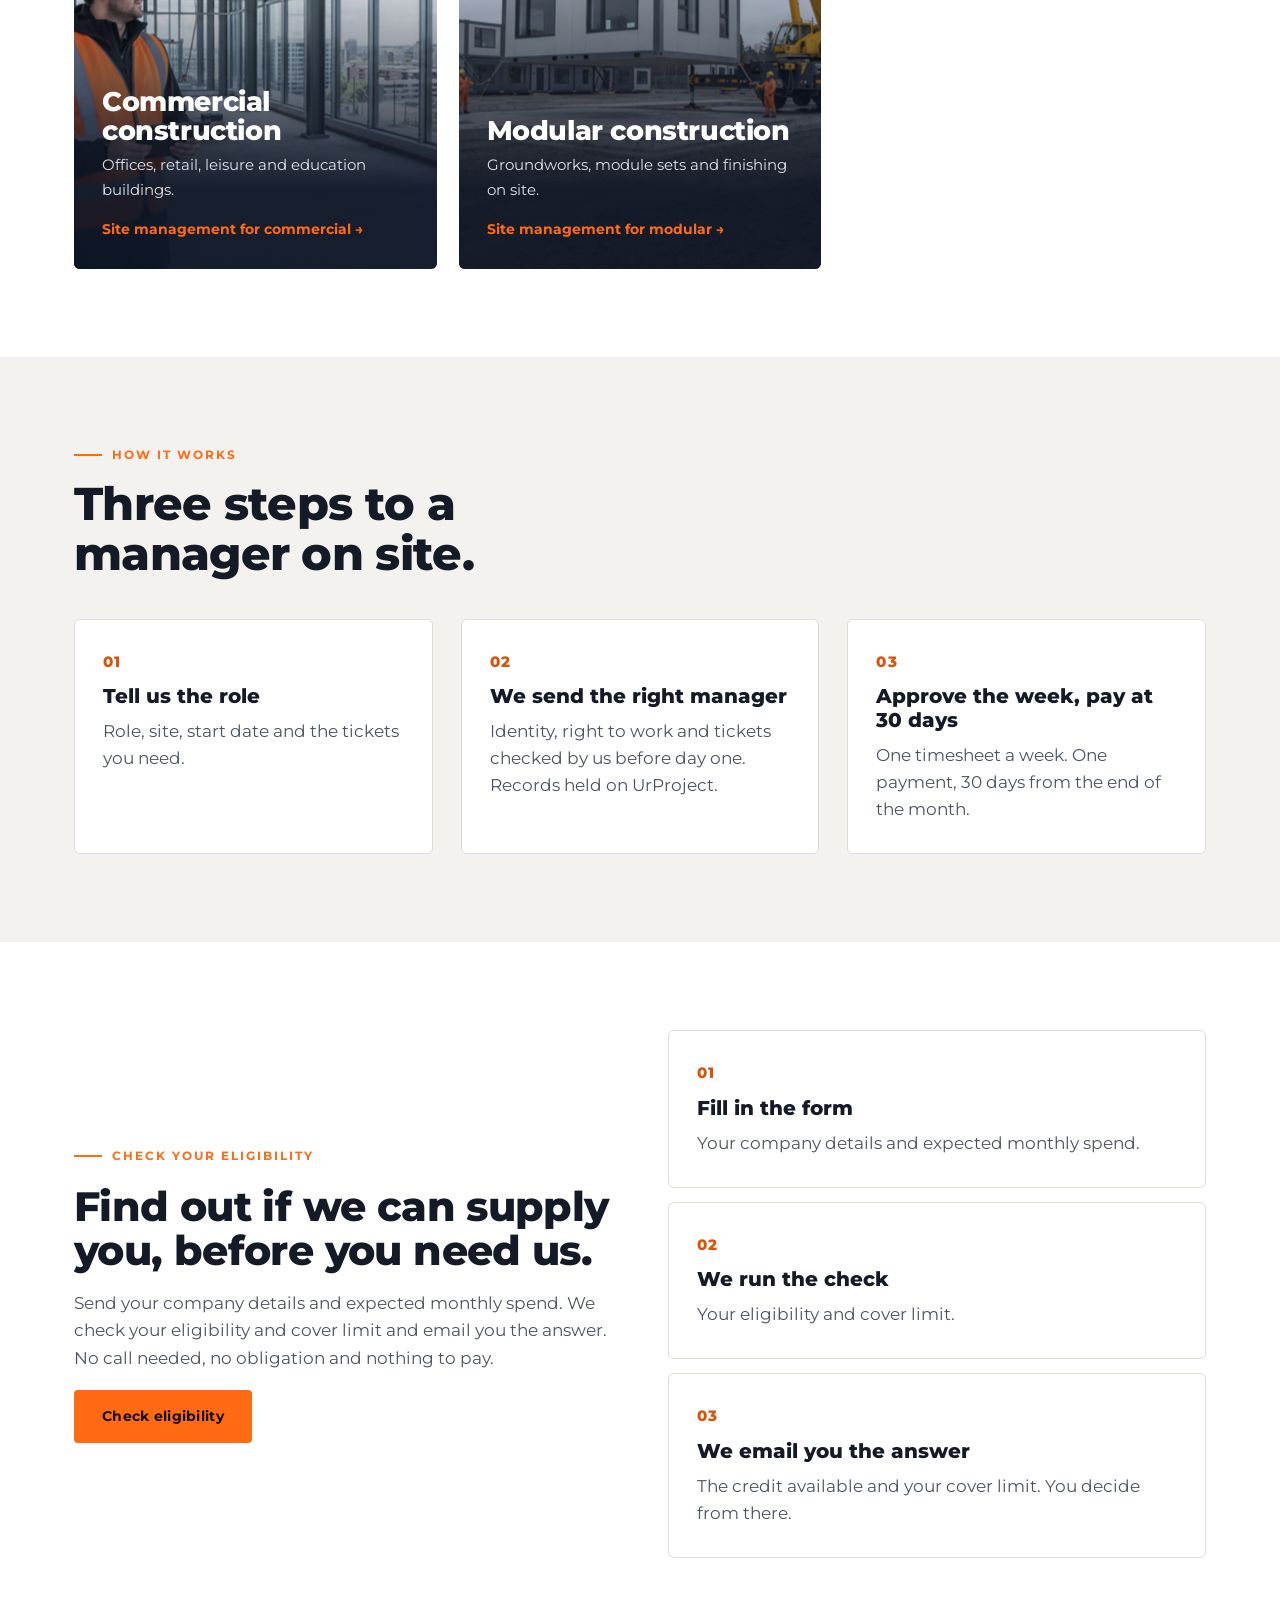
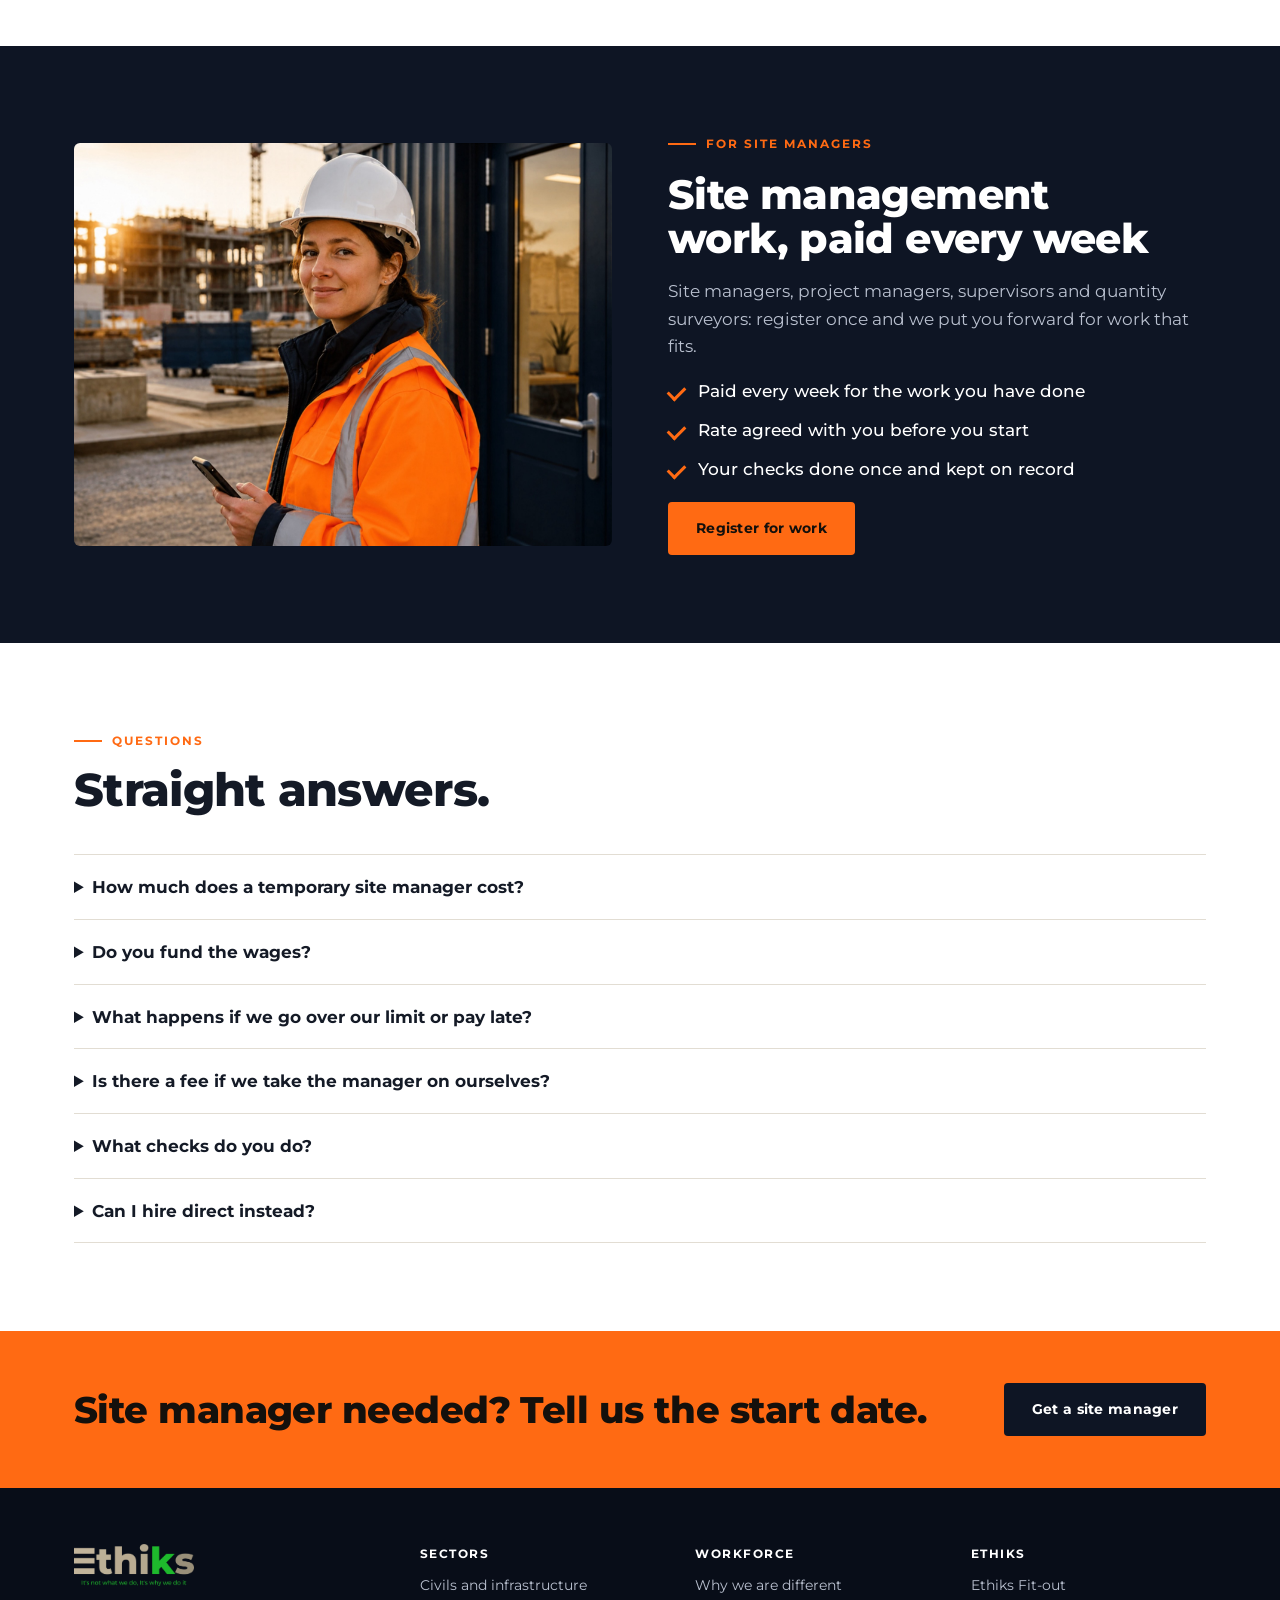
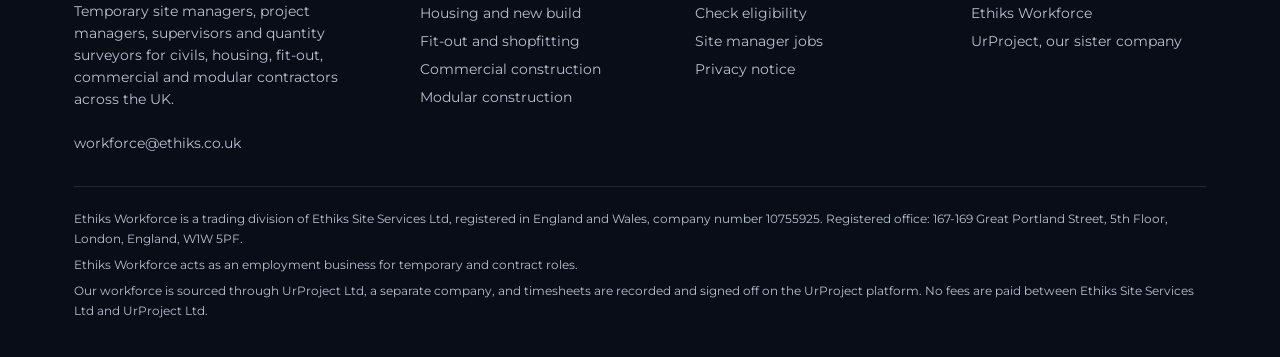
==== commit 2929fd98: "Add commercial and modular construction sector pages Co-Authored-By: Claude Opus 5.5 <noreply@anthro" ====
--- a/index.html
+++ b/index.html
@@ -19,9 +19,9 @@
 <link rel="preconnect" href="https://fonts.googleapis.com">
 <link rel="preconnect" href="https://fonts.gstatic.com" crossorigin>
 <link rel="stylesheet" href="https://fonts.googleapis.com/css2?family=Montserrat:wght@400;500;600;700;800&display=swap">
-<link rel="stylesheet" href="/styles.css?v=34">
+<link rel="stylesheet" href="/styles.css?v=35">
 <link rel="icon" href="/assets/ethiks-logo.png">
-<script type="application/ld+json">{"@context": "https://schema.org", "@type": "EmploymentAgency", "name": "Ethiks Workforce", "url": "https://www.ethiksworkforce.co.uk/", "email": "workforce@ethiks.co.uk", "description": "Temporary site managers, project managers, site supervisors and quantity surveyors for civils, housing and fit-out contractors across the UK.", "areaServed": "GB", "parentOrganization": {"@type": "Organization", "name": "Ethiks Site Services Ltd", "url": "https://www.ethiks.co.uk"}, "address": {"@type": "PostalAddress", "streetAddress": "167-169 Great Portland Street, 5th Floor", "addressLocality": "London", "postalCode": "W1W 5PF", "addressCountry": "GB"}}</script>
+<script type="application/ld+json">{"@context": "https://schema.org", "@type": "EmploymentAgency", "name": "Ethiks Workforce", "url": "https://www.ethiksworkforce.co.uk/", "email": "workforce@ethiks.co.uk", "description": "Temporary site managers, project managers, site supervisors and quantity surveyors for civils, housing, fit-out, commercial and modular contractors across the UK.", "areaServed": "GB", "parentOrganization": {"@type": "Organization", "name": "Ethiks Site Services Ltd", "url": "https://www.ethiks.co.uk"}, "address": {"@type": "PostalAddress", "streetAddress": "167-169 Great Portland Street, 5th Floor", "addressLocality": "London", "postalCode": "W1W 5PF", "addressCountry": "GB"}}</script>
 <script type="application/ld+json">{"@context": "https://schema.org", "@type": "FAQPage", "mainEntity": [{"@type": "Question", "name": "How much does a temporary site manager cost?", "acceptedAnswer": {"@type": "Answer", "text": "You pay one rate, hourly or daily, agreed before the manager starts. It covers their pay, tax, National Insurance, holiday pay and our service. There are no other fees."}}, {"@type": "Question", "name": "Do you fund the wages?", "acceptedAnswer": {"@type": "Answer", "text": "Yes. We pay your site manager every week. You pay us 30 days from the end of the month, subject to an eligibility check, so the weekly wages do not come out of your cash flow. This runs while your account is within its agreed limit and paid up to date."}}, {"@type": "Question", "name": "What happens if we go over our limit or pay late?", "acceptedAnswer": {"@type": "Answer", "text": "We pause the supply until your account is back within its limit and up to date. We tell you before that happens. Your manager is still paid for the work they have already done."}}, {"@type": "Question", "name": "Is there a fee if we take the manager on ourselves?", "acceptedAnswer": {"@type": "Answer", "text": "No. Ethiks charges no transfer fee. If the manager was your own person and we were funding their pay, there is nothing to pay anyone. If they came through the UrProject marketplace, UrProject's standard charge of \u00a350 a week applies for as long as they work for you, with no margin on their hours. UrProject is our sister company and has its own monthly plan."}}, {"@type": "Question", "name": "What checks do you do?", "acceptedAnswer": {"@type": "Answer", "text": "Identity, right to work in the UK, and the tickets you ask for, such as SMSTS, CSCS and first aid, before the manager starts. We check them, and the records are held on UrProject."}}, {"@type": "Question", "name": "Can I hire direct instead?", "acceptedAnswer": {"@type": "Answer", "text": "Yes. Our sister company UrProject lets you hire and manage site people direct. Ethiks Workforce is for when you want the manager found, paid and invoiced for you."}}]}</script>
 </head>
 <body>
@@ -34,13 +34,13 @@
 <header class="head"><div class="in">
   <a class="brand" href="/" aria-label="Ethiks Workforce home"><img src="/assets/ethiks-logo.png" alt="Ethiks" width="128" height="44"><span>Workforce</span></a>
   <button class="menu" type="button" aria-label="Menu" aria-expanded="false" aria-controls="nav"><span></span></button>
-  <nav class="nav" id="nav" aria-label="Main"><a href="/">Home</a><a href="/civils.html">Civils</a><a href="/housing.html">Housing</a><a href="/fit-out.html">Fit-out</a><a href="/#different">Why us</a><a href="/eligibility.html">Eligibility</a><a href="/site-manager-jobs.html">For managers</a><a class="btn" href="#request">Get a site manager</a></nav>
+  <nav class="nav" id="nav" aria-label="Main"><a href="/">Home</a><a href="/civils.html">Civils</a><a href="/housing.html">Housing</a><a href="/fit-out.html">Fit-out</a><a href="/commercial.html">Commercial</a><a href="/modular.html">Modular</a><a href="/#different">Why us</a><a href="/eligibility.html">Eligibility</a><a href="/site-manager-jobs.html">For managers</a><a class="btn" href="#request">Get a site manager</a></nav>
 </div></header>
 <section class="hero home">
   <img class="bg" src="/assets/img/site-manager.jpg" alt="" width="1800" height="1391" fetchpriority="high">
   <div class="in">
     <div class="pitch">
-      <span class="eyebrow">Temporary site management for civils, housing and fit-out</span>
+      <span class="eyebrow">Temporary site management for UK contractors</span>
       <h1>Need a site manager?</h1>
       <p class="line"><b>We find them. We fund it.</b><br>We pay them weekly. You pay 30 days from the end of the month.</p>
       <p class="sub">Temporary site managers, project managers, supervisors and quantity surveyors for UK contractors, on payroll finance terms. We come from construction ourselves, so the people we put in look after quality and delivery from start to finish.</p>
@@ -101,6 +101,8 @@
     <a class="sector" href="/civils.html"><img src="/assets/img/civils.jpg" alt="Site manager in full orange PPE beside a drainage trench and excavator" width="2400" height="1350" loading="lazy"><h3>Civils and infrastructure</h3><p>Groundworks, drainage, highways and utilities.</p><span class="go">Site management for civils →</span></a>
     <a class="sector" href="/housing.html"><img src="/assets/img/housing.jpg" alt="Site manager in hi-vis on a street of new-build houses under scaffold" width="2400" height="1350" loading="lazy"><h3>Housing and new build</h3><p>New-build and social housing sites.</p><span class="go">Site management for housing →</span></a>
     <a class="sector" href="/fit-out.html"><img src="/assets/img/fit-out.jpg" alt="Site manager in hi-vis inside a retail fit-out in progress" width="2400" height="1350" loading="lazy"><h3>Fit-out and shopfitting</h3><p>Retail, office and commercial interiors.</p><span class="go">Site management for fit-out →</span></a>
+    <a class="sector" href="/commercial.html"><img src="/assets/img/commercial.jpg" alt="Site manager in hi-vis inside a commercial building under construction" width="2000" height="1125" loading="lazy"><h3>Commercial construction</h3><p>Offices, retail, leisure and education buildings.</p><span class="go">Site management for commercial →</span></a>
+    <a class="sector" href="/modular.html"><img src="/assets/img/modular.jpg" alt="Site manager watching a crane set a modular unit on its foundations" width="2000" height="1125" loading="lazy"><h3>Modular construction</h3><p>Groundworks, module sets and finishing on site.</p><span class="go">Site management for modular →</span></a>
   </div>
 </div></section>
 
@@ -150,8 +152,8 @@
 </main>
 <footer>
   <div class="in">
-    <div><img src="/assets/ethiks-logo.png" alt="Ethiks" width="120" height="42">Temporary site managers, project managers, supervisors and quantity surveyors for civils, housing and fit-out contractors across the UK.<br><br>workforce@ethiks.co.uk</div>
-    <div><b>Sectors</b><ul><li><a href="/civils.html">Civils and infrastructure</a></li><li><a href="/housing.html">Housing and new build</a></li><li><a href="/fit-out.html">Fit-out and shopfitting</a></li></ul></div>
+    <div><img src="/assets/ethiks-logo.png" alt="Ethiks" width="120" height="42">Temporary site managers, project managers, supervisors and quantity surveyors for civils, housing, fit-out, commercial and modular contractors across the UK.<br><br>workforce@ethiks.co.uk</div>
+    <div><b>Sectors</b><ul><li><a href="/civils.html">Civils and infrastructure</a></li><li><a href="/housing.html">Housing and new build</a></li><li><a href="/fit-out.html">Fit-out and shopfitting</a></li><li><a href="/commercial.html">Commercial construction</a></li><li><a href="/modular.html">Modular construction</a></li></ul></div>
     <div><b>Workforce</b><ul><li><a href="/#different">Why we are different</a></li><li><a href="/eligibility.html">Check eligibility</a></li><li><a href="/site-manager-jobs.html">Site manager jobs</a></li><li><a href="/privacy.html">Privacy notice</a></li></ul></div>
     <div><b>Ethiks</b><ul><li><a href="https://www.ethiks.co.uk">Ethiks Fit-out</a></li><li><a href="/">Ethiks Workforce</a></li><li><a href="https://www.urproject.co.uk">UrProject, our sister company</a></li></ul></div>
     <div class="legal">
@@ -161,7 +163,7 @@
     </div>
   </div>
 </footer>
-<script src="/main.js?v=34" defer></script>
+<script src="/main.js?v=35" defer></script>
 <!-- Cloudflare Web Analytics --><script defer src="https://static.cloudflareinsights.com/beacon.min.js" data-cf-beacon='{"token": "68c5232d47f146d890cbed87a04a1ec7"}'></script>
 </body>
 </html>
